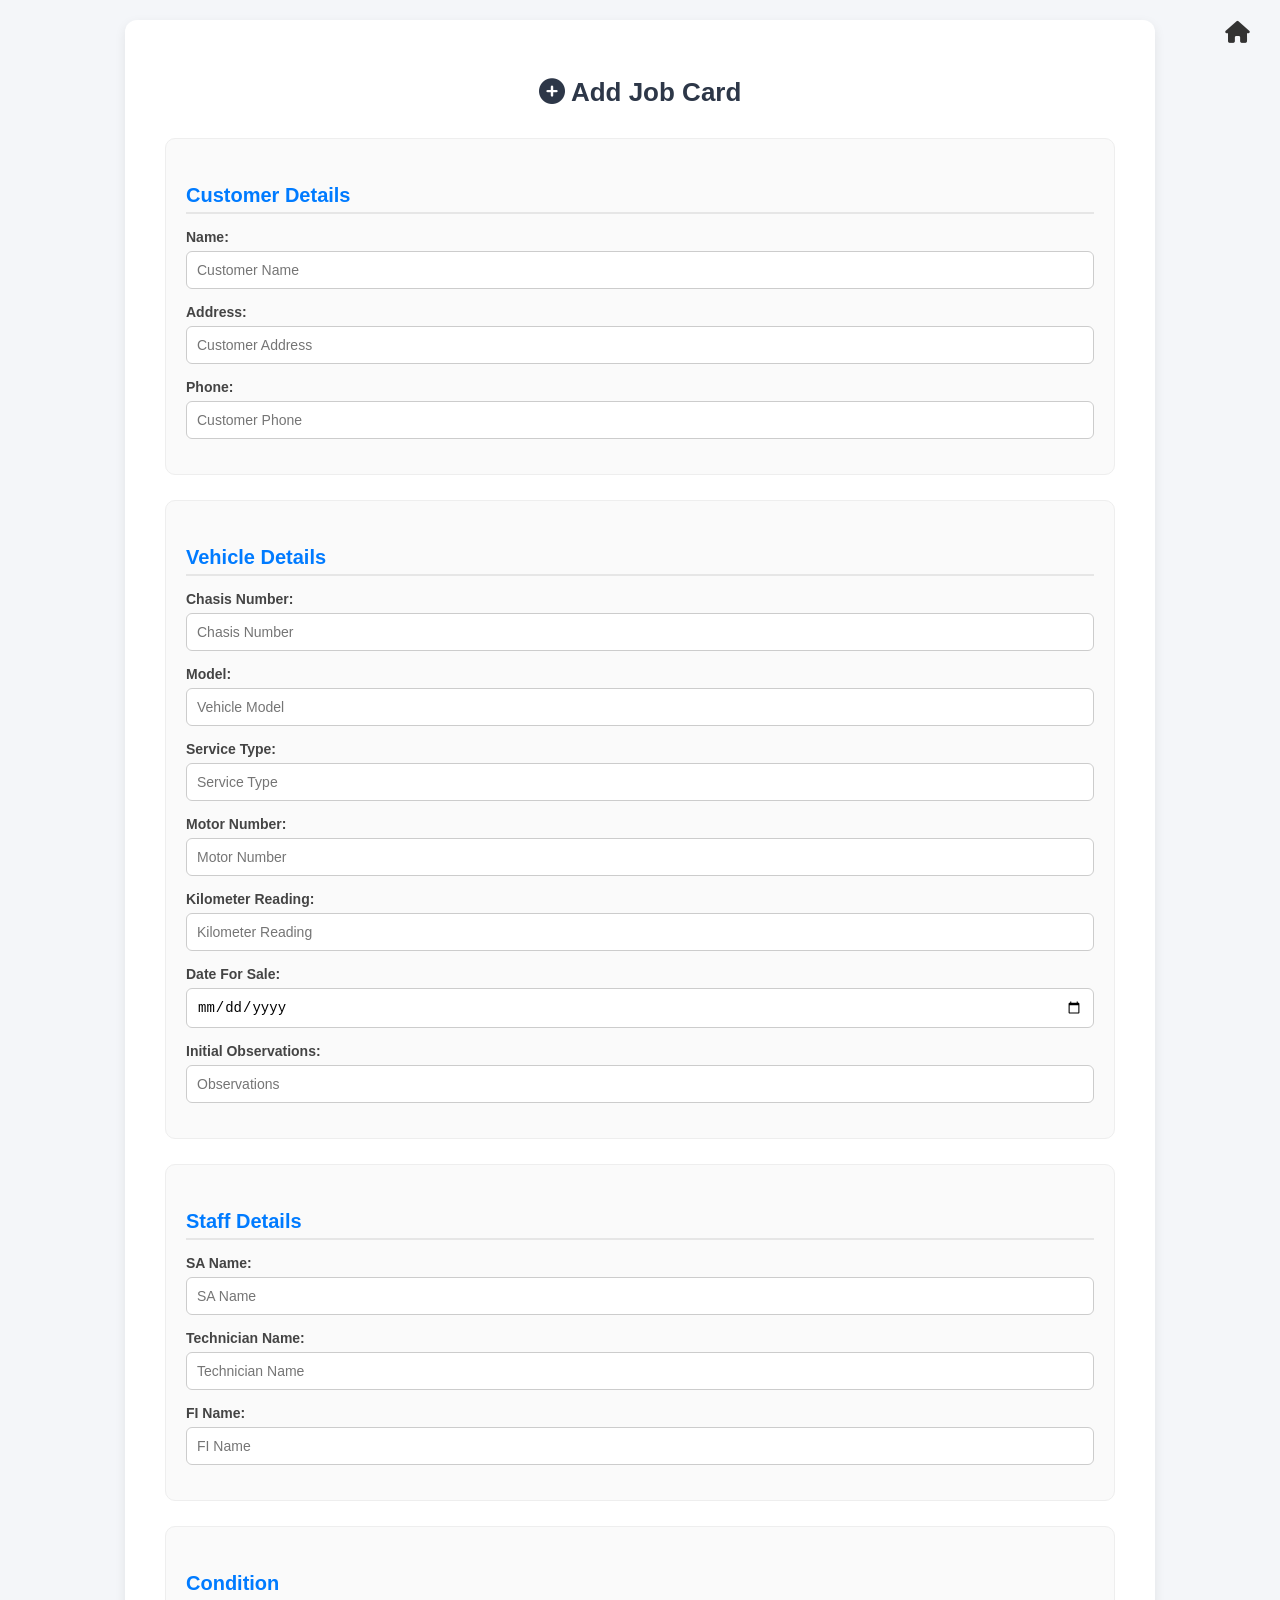
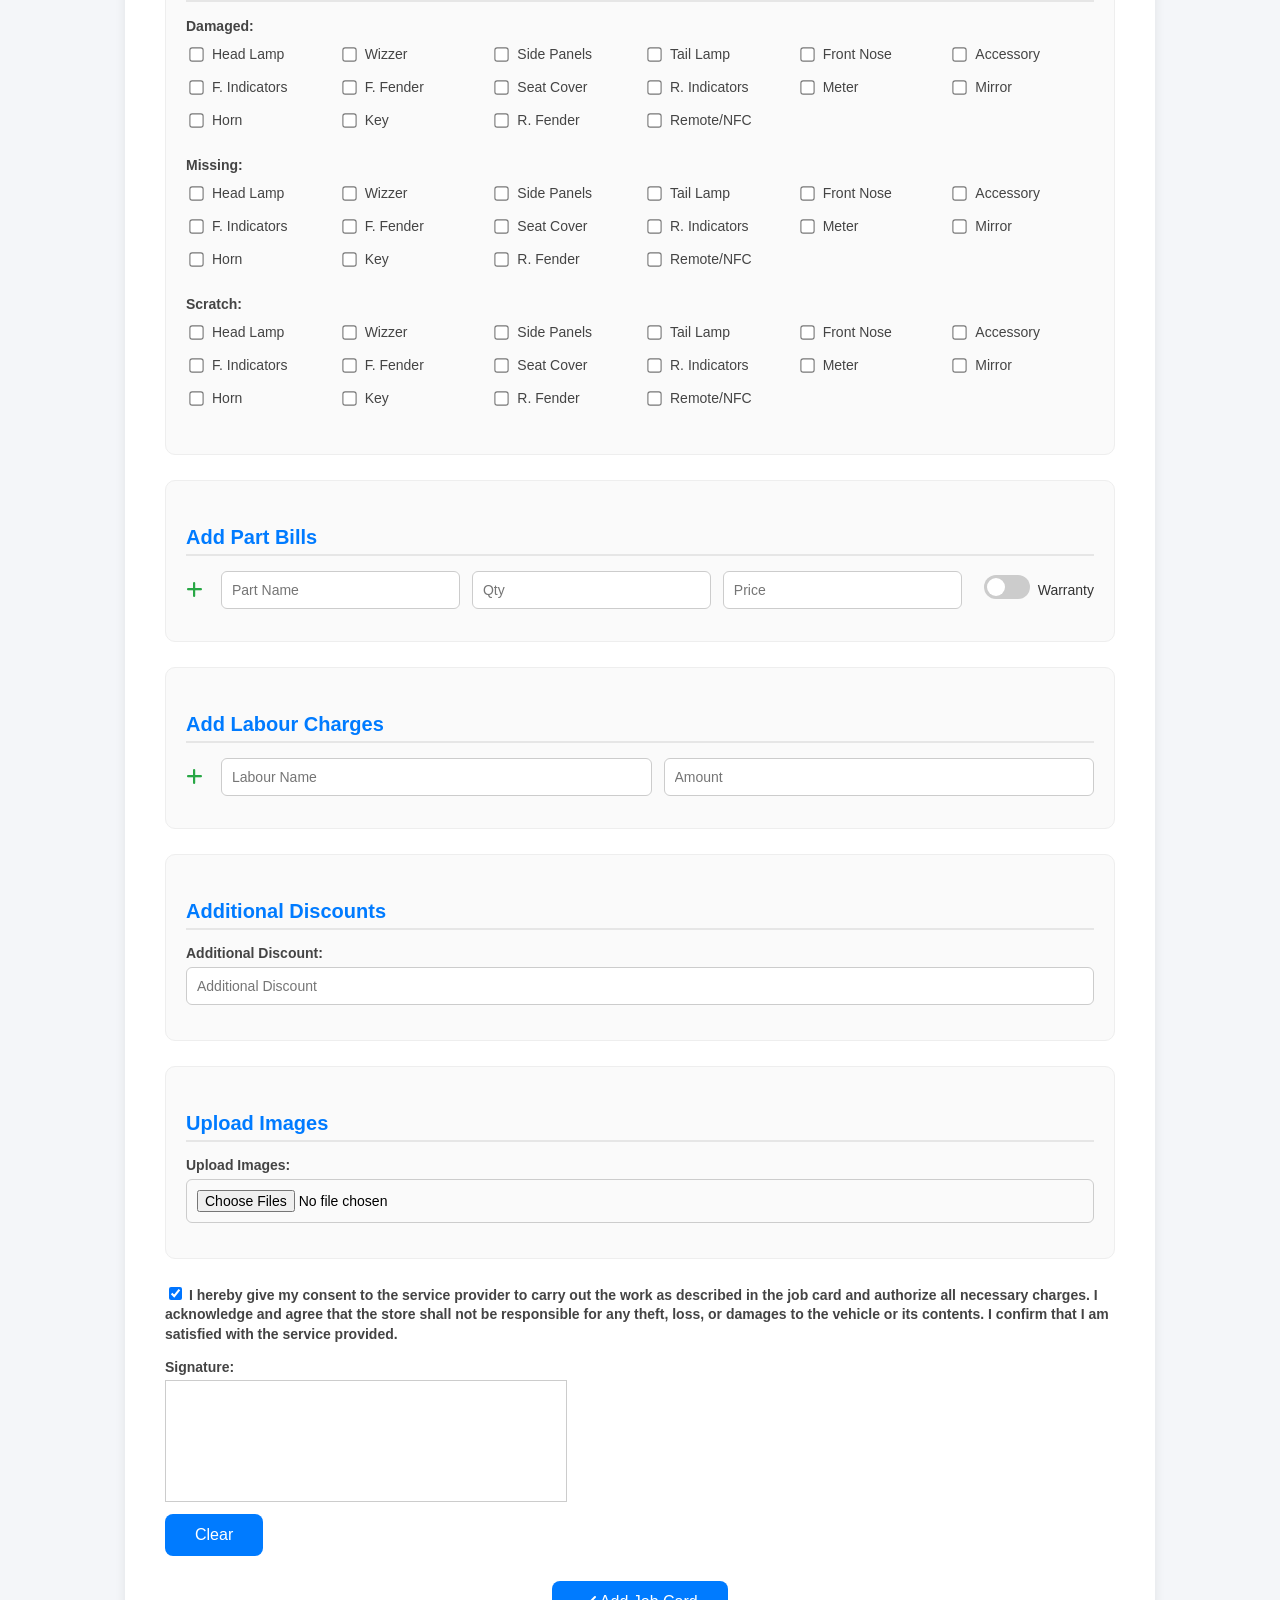
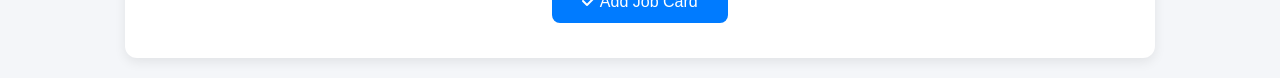
==== src/main/resources/static/addJobCard.html @ a364554d "error handling" ====
<!DOCTYPE html>
<html lang="en">
<head>
    <meta charset="UTF-8">
    <title>Add Job Card</title>
    <link rel="stylesheet" href="https://cdnjs.cloudflare.com/ajax/libs/font-awesome/6.4.2/css/all.min.css">
    <meta name="viewport" content="width=device-width, initial-scale=1.0"> <!-- ✅ Important for responsiveness -->
    <link rel="icon" type="image/jpeg" href="/templates/Logo.jpg">
    <style>
        .toggle-container {
          display: flex;
          align-items: center;
          gap: 8px;
          margin-left: 10px;
        }

        .toggle-label {
          font-size: 14px;
          color: #333;
          font-weight: 500;
        }

        .switch {
          position: relative;
          display: inline-block;
          width: 46px;
          height: 24px;
        }

        .switch input {
          display: none;
        }

        .slider {
          position: absolute;
          cursor: pointer;
          top: 0;
          left: 0;
          right: 0;
          bottom: 0;
          background-color: #ccc;
          transition: 0.3s;
          border-radius: 24px;
        }

        .slider:before {
          position: absolute;
          content: "";
          height: 18px;
          width: 18px;
          left: 3px;
          bottom: 3px;
          background-color: white;
          transition: 0.3s;
          border-radius: 50%;
        }

        .switch input:checked + .slider {
          background-color: #28a745;
        }

        .switch input:checked + .slider:before {
          transform: translateX(22px);
        }

        body {
          font-family: "Segoe UI", Tahoma, Geneva, Verdana, sans-serif;
          background: #f4f6f9;
          margin: 0;
          padding: 20px;
        }

        .container {
          max-width: 950px;
          margin: 0 auto;
          background: #fff;
          padding: 35px 40px;
          border-radius: 12px;
          box-shadow: 0 4px 12px rgba(0,0,0,0.08);
        }

        h2 {
          text-align: center;
          margin-bottom: 30px;
          color: #2d3748;
          font-size: 26px;
        }

        h3 {
          margin: 25px 0 15px;
          color: #007bff;
          font-size: 20px;
          border-bottom: 2px solid #e6e6e6;
          padding-bottom: 5px;
        }

        .form-group {
          display: flex;
          flex-direction: column;
          margin-bottom: 15px;
        }

        label {
          font-weight: 600;
          margin-bottom: 6px;
          color: #444;
          font-size: 14px;
        }

        input, select {
          padding: 10px;
          border: 1px solid #ccc;
          border-radius: 6px;
          outline: none;
          font-size: 14px;
          transition: all 0.2s;
        }

        input:focus, select:focus {
          border-color: #007bff;
          box-shadow: 0 0 4px rgba(0,123,255,0.25);
        }

        .section {
          background: #fafafa;
          border: 1px solid #eee;
          padding: 20px;
          border-radius: 10px;
          margin-bottom: 25px;
        }

        .multi-select {
          display: grid;
          grid-template-columns: repeat(auto-fit, minmax(140px, 1fr));
          gap: 8px;
          margin: 10px 0 20px;
        }

        .multi-select label {
          font-weight: normal;
          display: flex;
          align-items: center;
          gap: 6px;
          font-size: 14px;
        }

        .multi-select input[type="checkbox"] {
          accent-color: #007bff;
          transform: scale(1.1);
        }

        .actions {
          text-align: center;
          margin-top: 25px;
        }

        button {
          background: #007bff;
          color: white;
          padding: 12px 30px;
          border: none;
          border-radius: 8px;
          font-size: 16px;
          font-weight: 500;
          cursor: pointer;
          transition: 0.3s;
        }

        button:hover {
          background: #0056b3;
        }

        .fa-plus {
          margin-right: 6px;
          cursor: pointer;
          color: #28a745;
          font-size: 18px;
          transition: 0.2s;
        }

        .fa-plus:hover {
          transform: scale(1.2);
          color: #1e7e34;
        }

        .dynamic-inputs {
          display: flex;
          flex-wrap: wrap;
          gap: 12px;
          align-items: center;
          margin-bottom: 12px;
        }

        .dynamic-inputs input {
          flex: 1;
          min-width: 140px;
        }

        ul {
          list-style: none;
          padding: 0;
          margin: 0;
        }

        ul li {
          background: #f8f9fa;
          border: 1px solid #ddd;
          border-radius: 6px;
          padding: 8px 12px;
          margin-bottom: 6px;
          display: flex;
          justify-content: space-between;
          align-items: center;
          font-size: 14px;
        }

        ul li i {
          color: #d9534f;
          cursor: pointer;
          transition: 0.2s;
        }

        ul li i:hover {
          color: #b52b27;
        }

        #successBanner {
          display: none;
          position: fixed;
          top: 20px;
          left: 50%;
          transform: translateX(-50%);
          background: #d4edda;
          color: #155724;
          padding: 15px 30px;
          border-radius: 8px;
          box-shadow: 0 2px 6px rgba(0,0,0,0.2);
          font-size: 16px;
          z-index: 1000;
          animation: fadeIn 0.5s ease-in-out;
        }

        @keyframes fadeIn {
          from { opacity: 0; transform: translate(-50%, -10px); }
          to { opacity: 1; transform: translate(-50%, 0); }
        }

        .top-right {
          position: absolute;
          top: 20px;
          right: 30px;
          z-index: 10;
        }

        .top-right a {
          text-decoration: none;
          color: #333;
          font-size: 22px;
        }

        .top-right a:hover {
          color: #007bff;
        }

        /* ✅ Mobile responsiveness */
        @media (max-width: 768px) {
          body {
            padding: 10px;
          }

          .container {
            padding: 20px;
          }

          h2 {
            font-size: 22px;
          }

          h3 {
            font-size: 18px;
          }

          .dynamic-inputs {
            flex-direction: column;
            align-items: stretch;
          }

          .dynamic-inputs input {
            width: 100%;
          }

          .multi-select {
            grid-template-columns: repeat(auto-fit, minmax(120px, 1fr));
          }

          button {
            width: 100%;
            padding: 14px;
          }

          .signature-container canvas {
            width: 100% !important;
          }
        }

        @media (max-width: 480px) {
          h2 {
            font-size: 20px;
          }

          .container {
            padding: 15px;
          }

          label {
            font-size: 13px;
          }

          input, select {
            font-size: 13px;
            padding: 8px;
          }

          .multi-select {
            grid-template-columns: 1fr;
          }
        }
    </style>
</head>
<body>
<div class="top-right">
    <a href="index.html" title="Home">
        <i class="fa fa-home"></i>
    </a>
</div>

<div id="successBanner">✅ Job Card Added Successfully!</div>

<div class="container">
    <h2><i class="fa fa-plus-circle"></i> Add Job Card</h2>
    <form id="jobCardForm">

        <!-- Customer Details -->
        <div class="section">
            <h3>Customer Details</h3>
            <div class="form-group">
                <label>Name:</label>
                <input type="text" name="name" id="name" placeholder="Customer Name" required/>
            </div>
            <div class="form-group">
                <label>Address:</label>
                <input type="text" name="address" id="address" placeholder="Customer Address"/>
            </div>
            <div class="form-group">
                <label>Phone:</label>
                <input type="number" name="phoneNumber" id="phoneNumber" placeholder="Customer Phone"/>
            </div>
        </div>

        <!-- Vehicle Details -->
        <div class="section">
            <h3>Vehicle Details</h3>
            <div class="form-group"><label>Chasis Number:</label><input type="text" id="chasisNumber"
                                                                        placeholder="Chasis Number"/></div>
            <div class="form-group">
                <label>Model:</label>
                <input type="text" id="model" placeholder="Vehicle Model" list="model-list" />
                <datalist id="model-list"></datalist>
            </div>
            <div class="form-group"><label>Service Type:</label><input type="text" id="serviceType"
                                                                       placeholder="Service Type"/></div>
            <div class="form-group"><label>Motor Number:</label><input type="text" id="motorNumber"
                                                                       placeholder="Motor Number"/></div>
            <div class="form-group"><label>Kilometer Reading:</label><input type="number" id="kilometerReading"
                                                                            placeholder="Kilometer Reading"/></div>
            <div class="form-group"><label>Date For Sale:</label><input type="date" id="dateForSale"/></div>
            <div class="form-group"><label>Initial Observations:</label><input type="text" id="initialObservations" placeholder="Observations"/>
            </div>
        </div>

        <!-- Staff Details -->
        <div class="section">
            <h3>Staff Details</h3>
            <div class="form-group"><label>SA Name:</label><input type="text" id="saName" placeholder="SA Name"/></div>
            <div class="form-group"><label>Technician Name:</label><input type="text" id="techName"
                                                                          placeholder="Technician Name"/></div>
            <div class="form-group"><label>FI Name:</label><input type="text" id="fiName" placeholder="FI Name"/></div>
        </div>

        <!-- Condition -->
        <div class="section">
            <h3>Condition</h3>
            <label>Damaged:</label>
            <div id="damaged" class="multi-select">
                <label><input type="checkbox" value="Head Lamp"> Head Lamp</label>
                <label><input type="checkbox" value="Wizzer"> Wizzer</label>
                <label><input type="checkbox" value="Side Panels"> Side Panels</label>
                <label><input type="checkbox" value="Tail Lamp"> Tail Lamp</label>
                <label><input type="checkbox" value="Front Nose"> Front Nose</label>
                <label><input type="checkbox" value="Accessory"> Accessory</label>
                <label><input type="checkbox" value="F. Indicators"> F. Indicators</label>
                <label><input type="checkbox" value="F. Fender"> F. Fender</label>
                <label><input type="checkbox" value="Seat Cover"> Seat Cover</label>
                <label><input type="checkbox" value="R. Indicators"> R. Indicators</label>
                <label><input type="checkbox" value="Meter"> Meter</label>
                <label><input type="checkbox" value="Mirror"> Mirror</label>
                <label><input type="checkbox" value="Horn"> Horn</label>
                <label><input type="checkbox" value="Key"> Key</label>
                <label><input type="checkbox" value="R. Fender"> R. Fender</label>
                <label><input type="checkbox" value="Remote/NFC"> Remote/NFC</label>
            </div>

            <label>Missing:</label>
            <div id="missing" class="multi-select">
                <label><input type="checkbox" value="Head Lamp"> Head Lamp</label>
                <label><input type="checkbox" value="Wizzer"> Wizzer</label>
                <label><input type="checkbox" value="Side Panels"> Side Panels</label>
                <label><input type="checkbox" value="Tail Lamp"> Tail Lamp</label>
                <label><input type="checkbox" value="Front Nose"> Front Nose</label>
                <label><input type="checkbox" value="Accessory"> Accessory</label>
                <label><input type="checkbox" value="F. Indicators"> F. Indicators</label>
                <label><input type="checkbox" value="F. Fender"> F. Fender</label>
                <label><input type="checkbox" value="Seat Cover"> Seat Cover</label>
                <label><input type="checkbox" value="R. Indicators"> R. Indicators</label>
                <label><input type="checkbox" value="Meter"> Meter</label>
                <label><input type="checkbox" value="Mirror"> Mirror</label>
                <label><input type="checkbox" value="Horn"> Horn</label>
                <label><input type="checkbox" value="Key"> Key</label>
                <label><input type="checkbox" value="R. Fender"> R. Fender</label>
                <label><input type="checkbox" value="Remote/NFC"> Remote/NFC</label>
            </div>

            <label>Scratch:</label>
            <div id="scratch" class="multi-select">
                <label><input type="checkbox" value="Head Lamp"> Head Lamp</label>
                <label><input type="checkbox" value="Wizzer"> Wizzer</label>
                <label><input type="checkbox" value="Side Panels"> Side Panels</label>
                <label><input type="checkbox" value="Tail Lamp"> Tail Lamp</label>
                <label><input type="checkbox" value="Front Nose"> Front Nose</label>
                <label><input type="checkbox" value="Accessory"> Accessory</label>
                <label><input type="checkbox" value="F. Indicators"> F. Indicators</label>
                <label><input type="checkbox" value="F. Fender"> F. Fender</label>
                <label><input type="checkbox" value="Seat Cover"> Seat Cover</label>
                <label><input type="checkbox" value="R. Indicators"> R. Indicators</label>
                <label><input type="checkbox" value="Meter"> Meter</label>
                <label><input type="checkbox" value="Mirror"> Mirror</label>
                <label><input type="checkbox" value="Horn"> Horn</label>
                <label><input type="checkbox" value="Key"> Key</label>
                <label><input type="checkbox" value="R. Fender"> R. Fender</label>
                <label><input type="checkbox" value="Remote/NFC"> Remote/NFC</label>
            </div>
        </div>

        <!-- Parts Bill -->
        <div class="section">
            <h3>Add Part Bills</h3>
            <div class="dynamic-inputs">
                <i class="fa fa-plus" title="Add Part" onclick="addPartBill()"></i>
                <input type="text" id="partName" placeholder="Part Name" list="partname-list" autocomplete="off" />
                <datalist id="partname-list"></datalist>
                <input type="number" id="partQuantity" placeholder="Qty"/>
                <input type="number" id="partPrice" placeholder="Price"/>
                <!-- Modern Warranty Toggle -->
                <div class="toggle-container">
                    <label class="switch">
                        <input type="checkbox" id="warrantyYes">
                        <span class="slider"></span>
                    </label>
                    <span class="toggle-label">Warranty</span>
                </div>
            </div>
            <ul id="partBillList"></ul>
        </div>

        <!-- Labour Charges -->
        <div class="section">
            <h3>Add Labour Charges</h3>
            <div class="dynamic-inputs">
                <i class="fa fa-plus" title="Add Labour" onclick="addLabourCharge()"></i>
                <input type="text" id="labourName" placeholder="Labour Name"/>
                <input type="number" id="labourAmount" placeholder="Amount"/>
            </div>
            <ul id="labourChargeList"></ul>
        </div>

        <!-- Additional Discounts -->
        <div class="section">
            <h3>Additional Discounts</h3>
            <div class="form-group"><label>Additional Discount:</label><input type="number" id="additionalDiscount"
                                                                               placeholder="Additional Discount"/></div>

        </div>

        <div class="section">
            <h3>Upload Images</h3>
            <div class="form-group">
                <label for="fileUpload">Upload Images:</label>
                <input type="file" id="fileUpload" name="file" accept="image/*" multiple />
            </div>
        </div>

        <div id="editJobCardImagesSection" style="display:none; margin-bottom:20px;">
            <h3>Attached Images</h3>
            <div id="editJobCardImages" style="display:flex; flex-wrap:wrap; gap:10px;"></div>
        </div>
        <!-- Customer Consent -->
        <div class="consent-statement" style="margin-bottom: 15px; font-size: 14px; color: #333; line-height:1.4;">
            <label>
                <input type="checkbox" id="customerConsent" required checked="checked" />
                I hereby give my consent to the service provider to carry out the work as described in the job card and authorize all necessary charges.
                I acknowledge and agree that the store shall not be responsible for any theft, loss, or damages to the vehicle or its contents.
                I confirm that I am satisfied with the service provided.
            </label>
        </div>
        <!-- Signature -->
        <div class="signature-container" style="margin-bottom:15px;">
            <label for="signature" style="display:block; margin-bottom:5px; font-weight:600;">Signature:</label>
            <canvas id="signature"
                    style="border:1px solid #ccc; width:100%; max-width:400px; height:120px; touch-action:none;"></canvas>
            <div style="margin-top:8px;">
                <button type="button" onclick="clearSignature()">Clear</button>
            </div>
            <input type="hidden" name="signatureData" id="signatureData"/>
        </div>

        <!-- Submit -->
        <div class="actions">
            <button type="submit"><i class="fa fa-check"></i> Add Job Card</button>
        </div>
    </form>
</div>

<script src="addJobcard.js"></script>
</body>
</html>
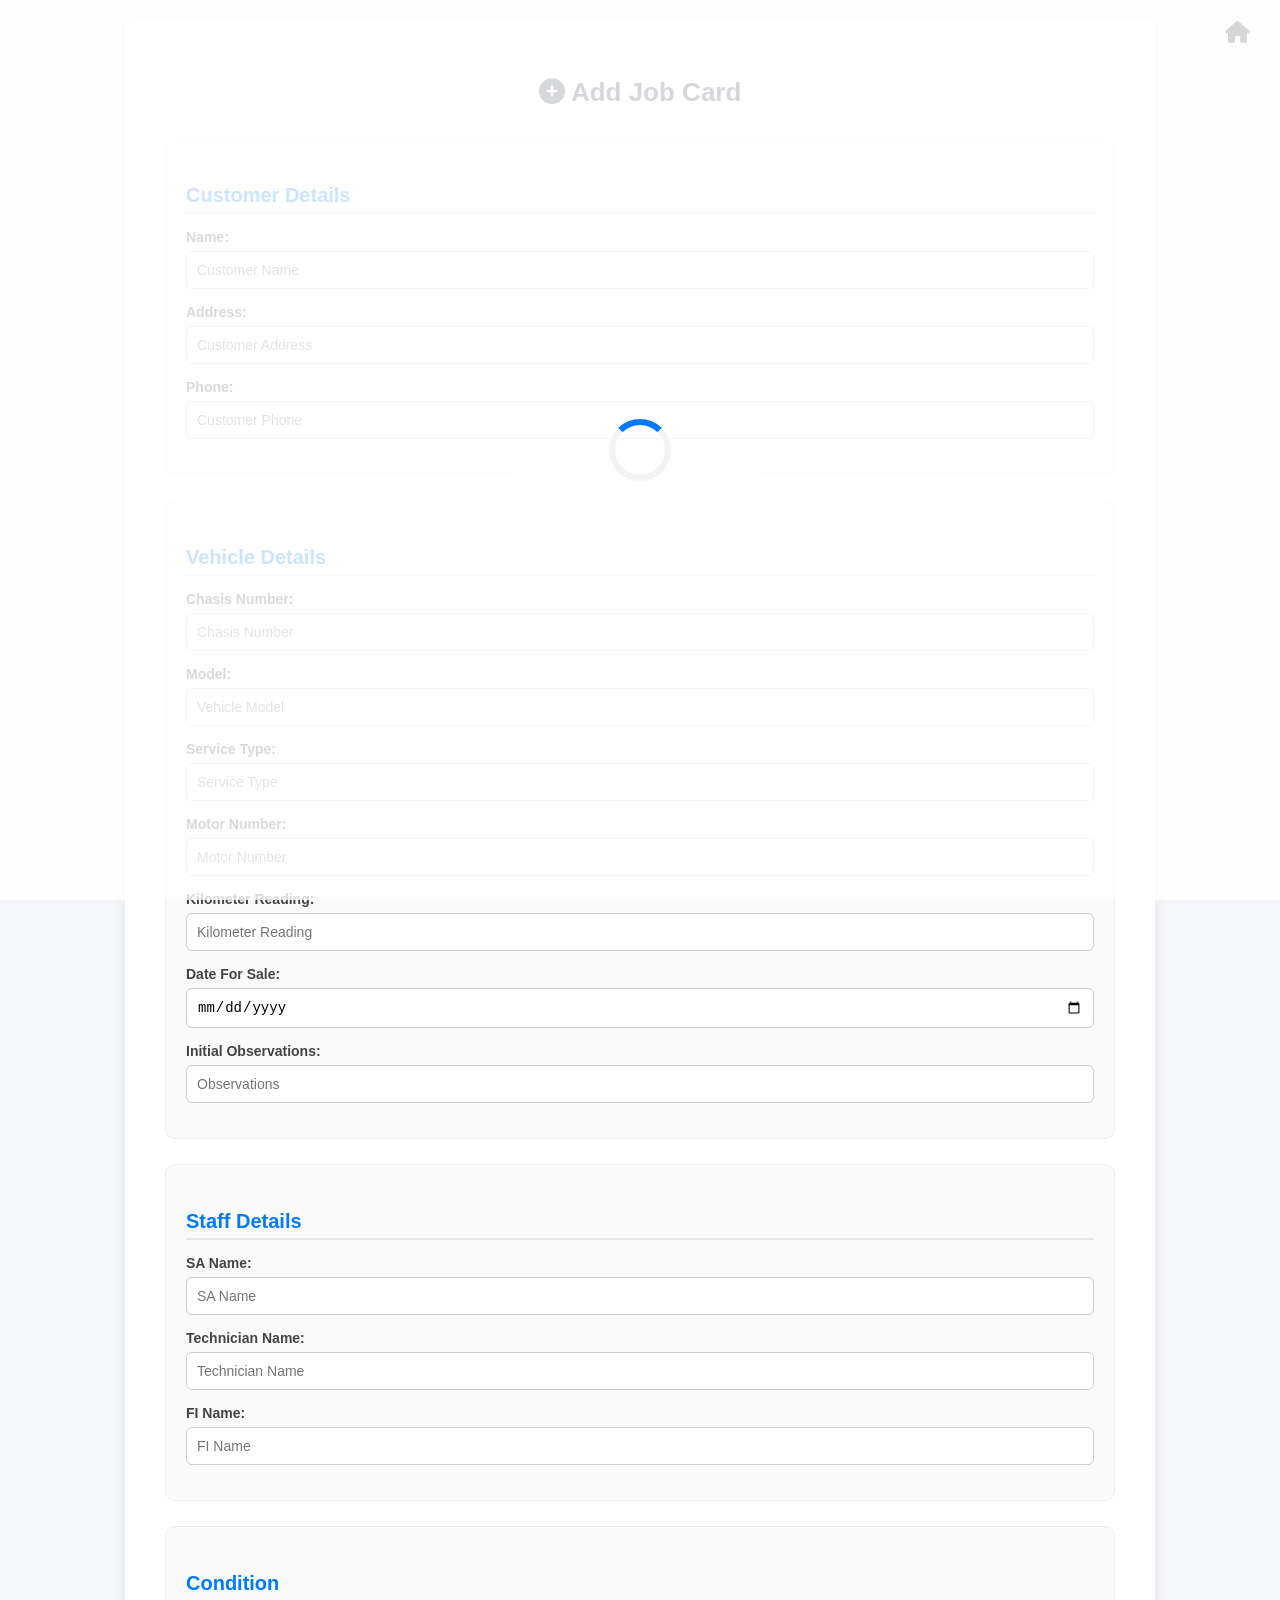
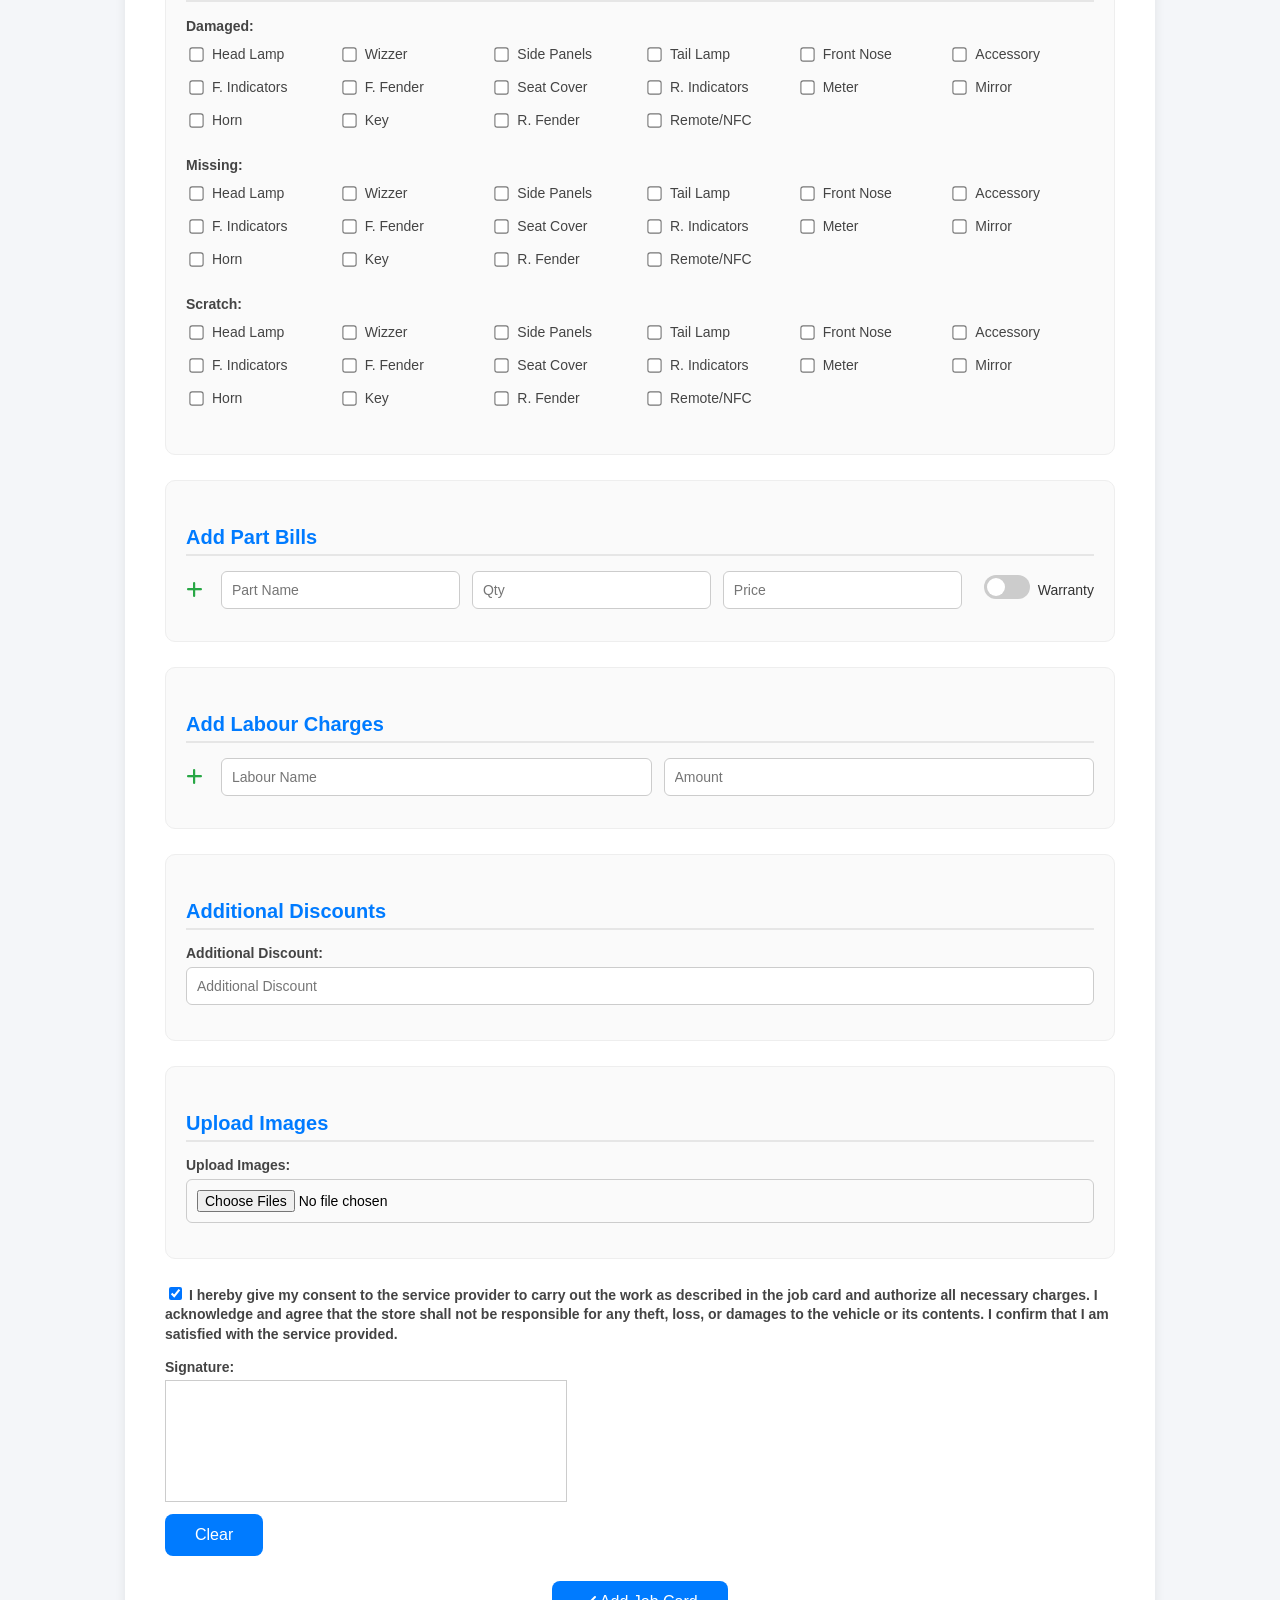
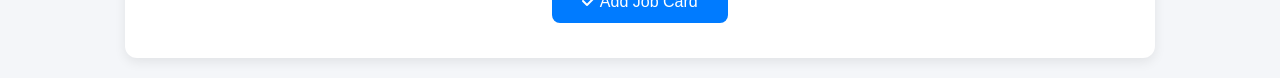
==== commit 7b4bd943: "loader" ====
--- a/src/main/resources/static/addJobCard.html
+++ b/src/main/resources/static/addJobCard.html
@@ -7,6 +7,34 @@
     <meta name="viewport" content="width=device-width, initial-scale=1.0"> <!-- ✅ Important for responsiveness -->
     <link rel="icon" type="image/jpeg" href="/templates/Logo.jpg">
     <style>
+        /* Loader Overlay */
+.loader-overlay {
+  position: fixed;
+  top: 0;
+  left: 0;
+  width: 100%;
+  height: 100%;
+  background: rgba(255,255,255,0.8);
+  display: flex;
+  justify-content: center;
+  align-items: center;
+  z-index: 9999;
+}
+
+/* Spinner */
+.loader {
+  border: 6px solid #f3f3f3;
+  border-top: 6px solid #007bff;
+  border-radius: 50%;
+  width: 50px;
+  height: 50px;
+  animation: spin 1s linear infinite;
+}
+
+@keyframes spin {
+  100% { transform: rotate(360deg); }
+}
+
         .toggle-container {
           display: flex;
           align-items: center;
@@ -328,6 +356,11 @@
     </style>
 </head>
 <body>
+<!-- Loader -->
+<div id="loader" class="loader-overlay">
+    <div class="loader"></div>
+</div>
+
 <div class="top-right">
     <a href="index.html" title="Home">
         <i class="fa fa-home"></i>
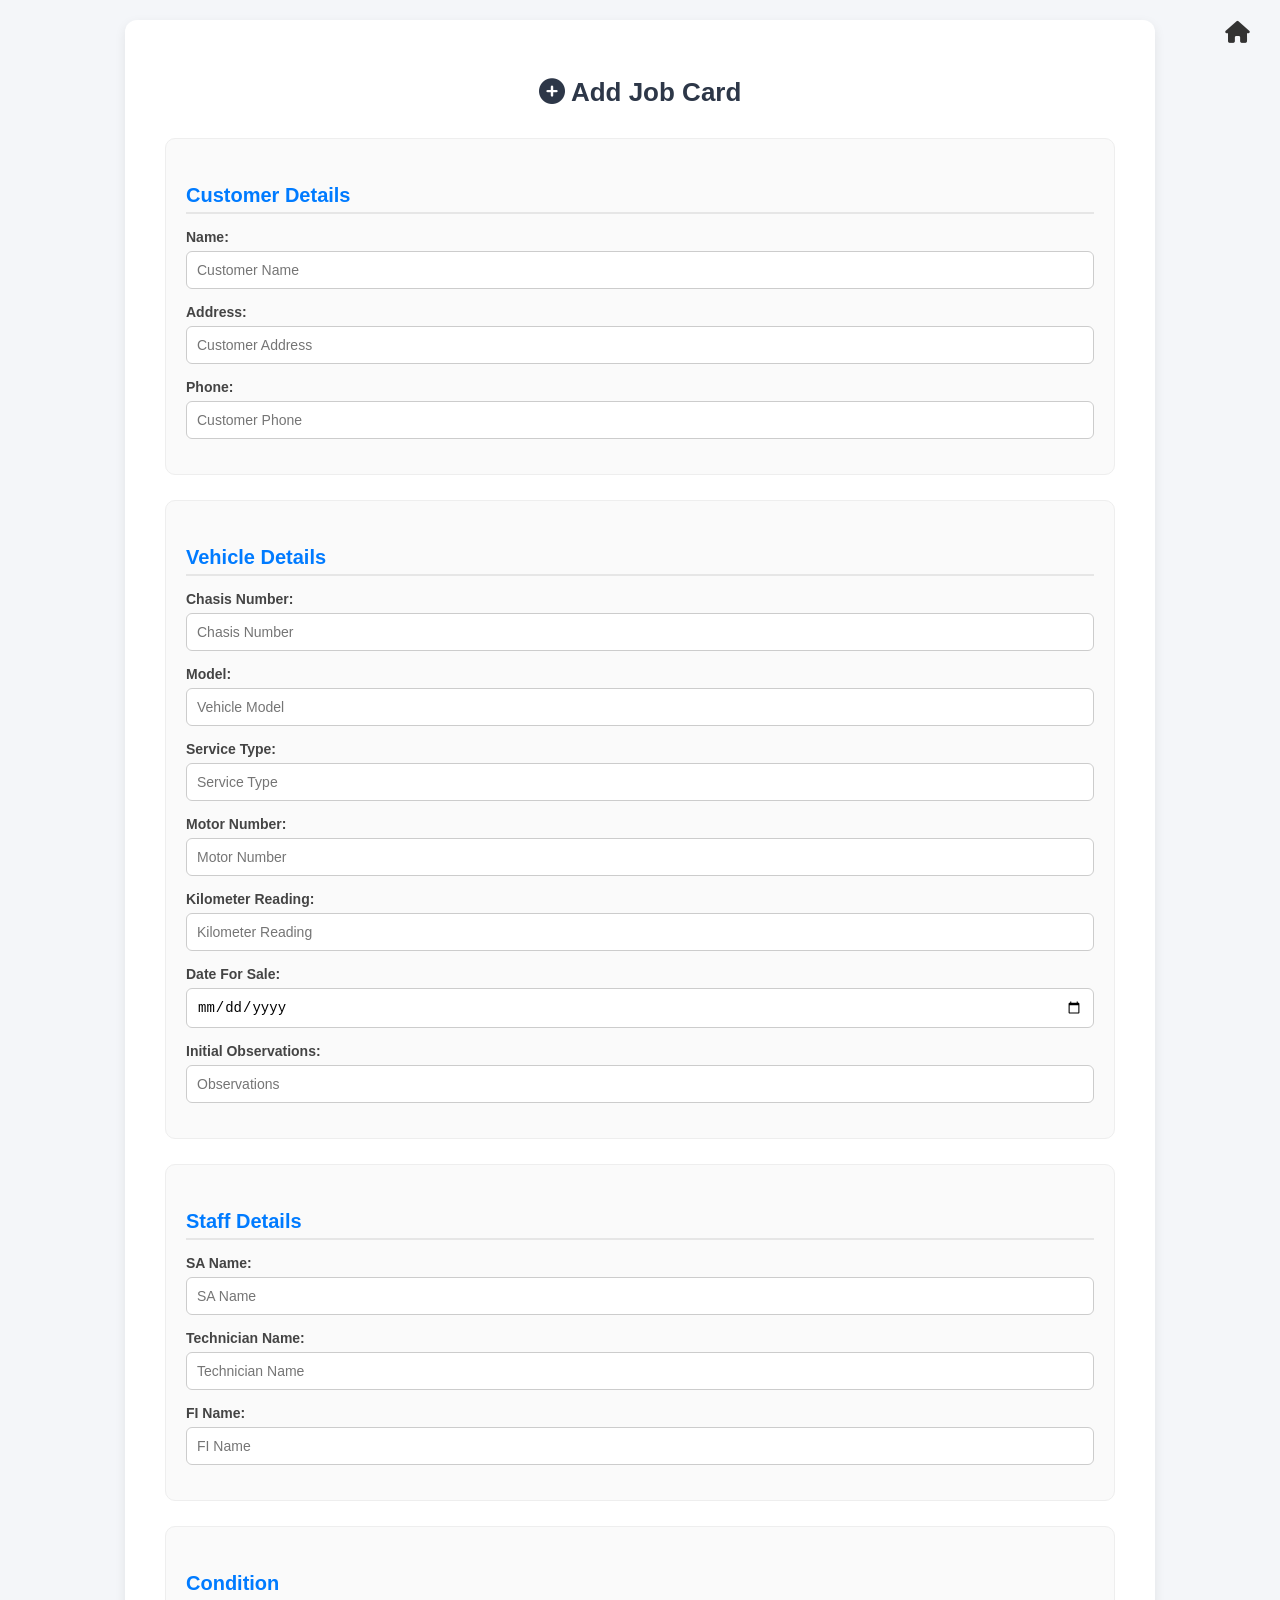
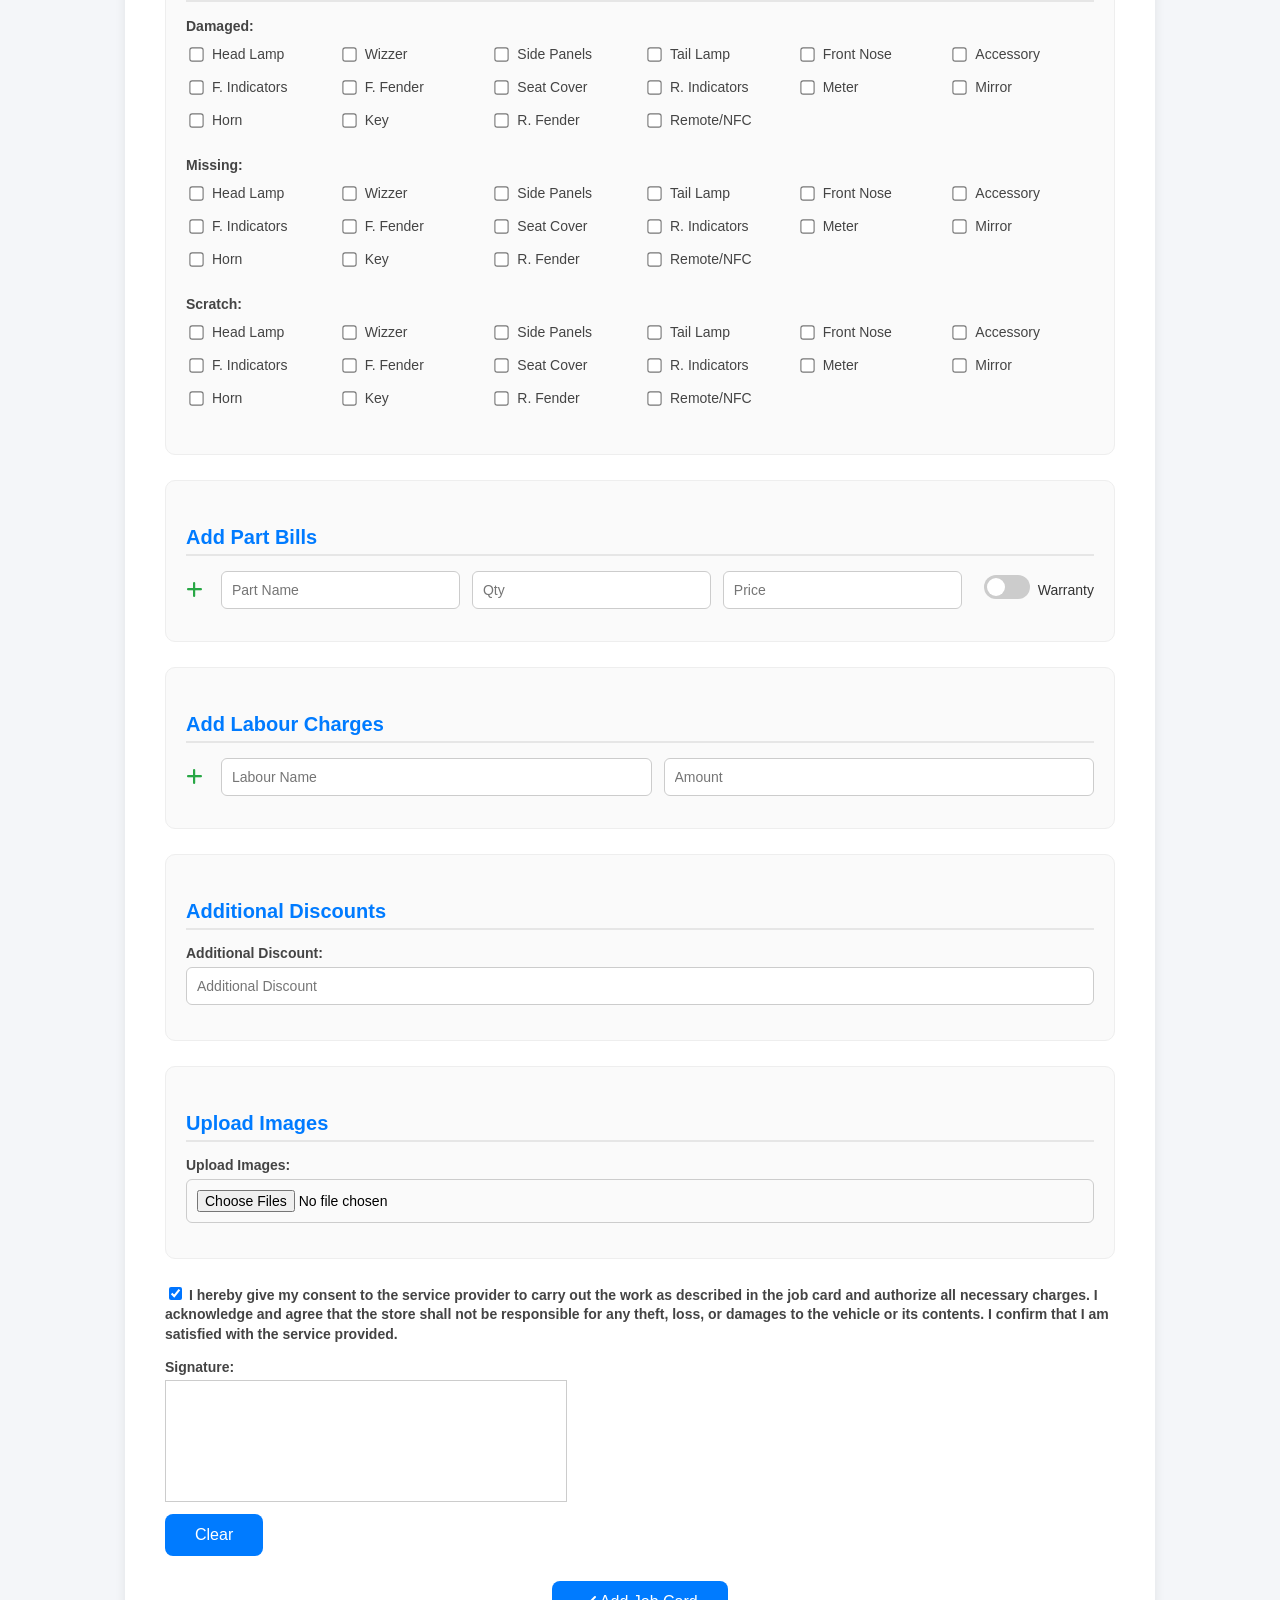
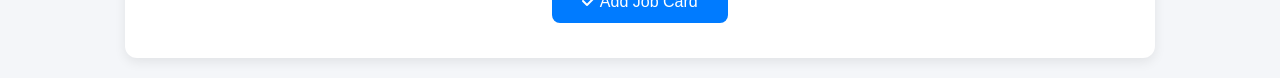
==== commit 411922f2: "fixes" ====
--- a/src/main/resources/static/addJobCard.html
+++ b/src/main/resources/static/addJobCard.html
@@ -357,7 +357,7 @@
 </head>
 <body>
 <!-- Loader -->
-<div id="loader" class="loader-overlay">
+<div id="loader" class="loader-overlay" style="display:none;">
     <div class="loader"></div>
 </div>
 
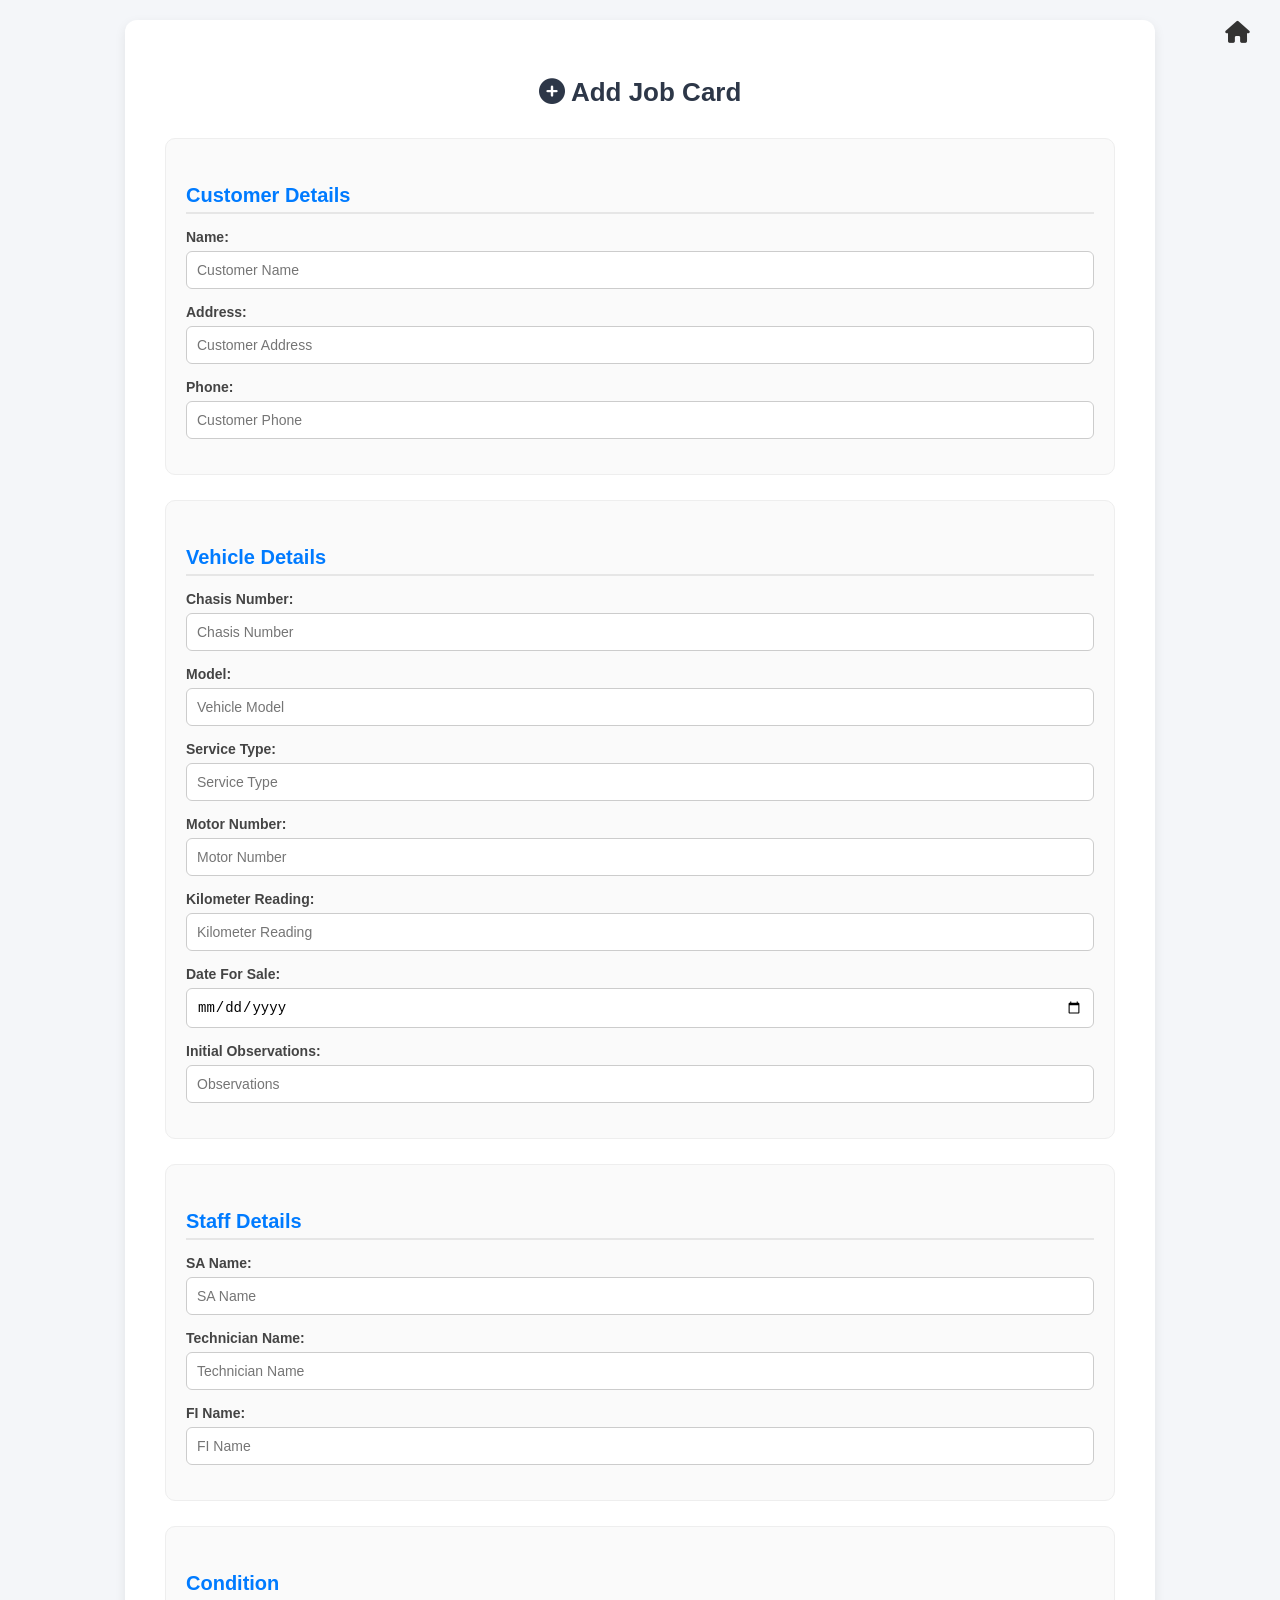
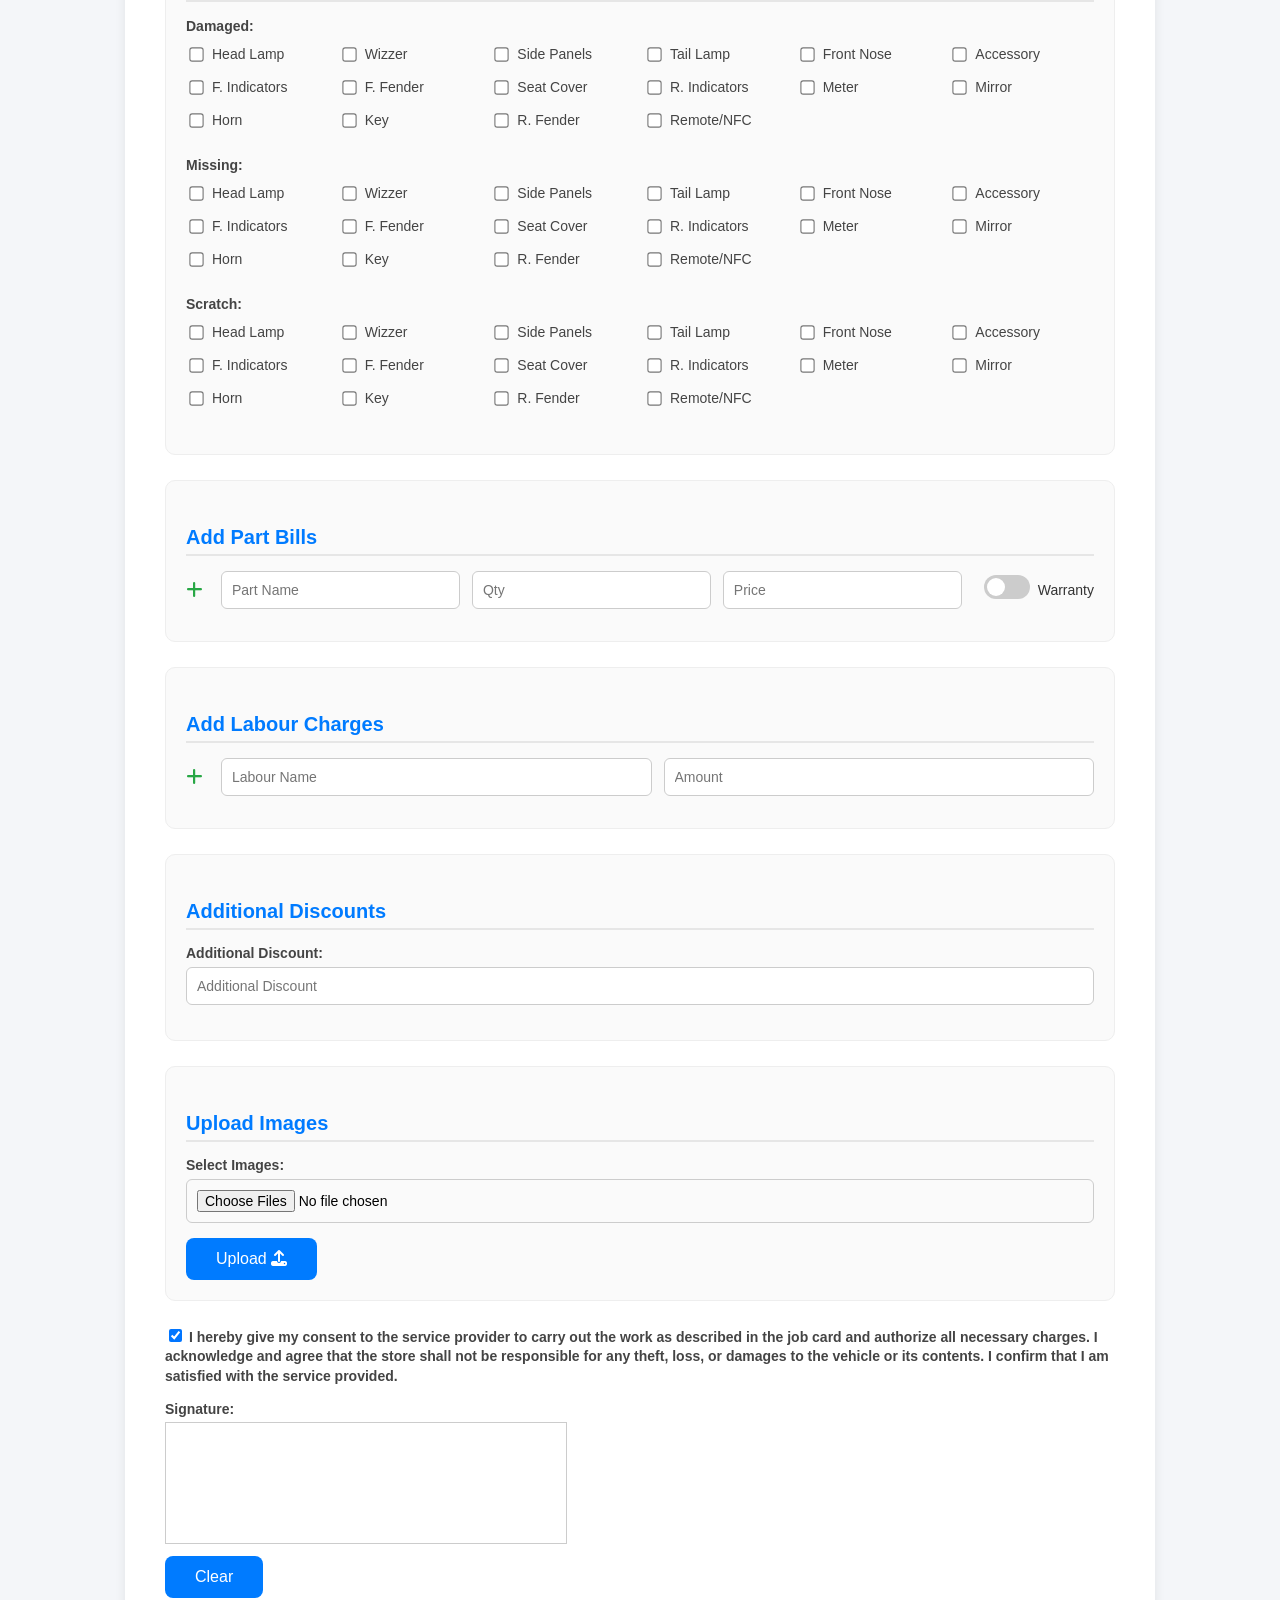
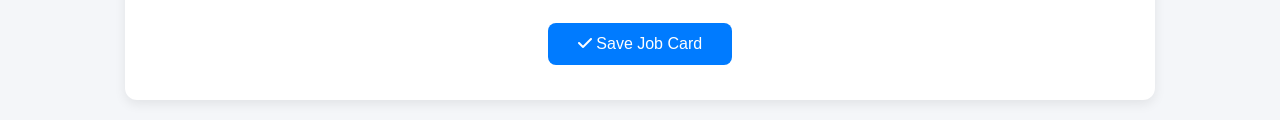
==== commit 4d044603: "upload" ====
--- a/src/main/resources/static/addJobCard.html
+++ b/src/main/resources/static/addJobCard.html
@@ -5,7 +5,7 @@
     <title>Add Job Card</title>
     <link rel="stylesheet" href="https://cdnjs.cloudflare.com/ajax/libs/font-awesome/6.4.2/css/all.min.css">
     <meta name="viewport" content="width=device-width, initial-scale=1.0"> <!-- ✅ Important for responsiveness -->
-    <link rel="icon" type="image/jpeg" href="/templates/Logo.jpg">
+    <link rel="icon" type="image/jpeg" href="/jobcard/images/Logo.jpg">
     <style>
         /* Loader Overlay */
 .loader-overlay {
@@ -353,6 +353,37 @@
             grid-template-columns: 1fr;
           }
         }
+        <div class="section">
+  <h3>Upload Images</h3>
+  <div class="form-group">
+    <label for="fileUpload">Select Images:</label>
+    <input type="file" id="fileUpload" name="file" accept="image/*" multiple />
+  </div>
+  <button type="button" id="uploadBtn" class="btn btn-primary">
+    <span id="uploadBtnText">Upload</span>
+    <span id="uploadBtnLoader" class="loader" style="display:none;"></span>
+  </button>
+</div>
+
+<style>
+/* Simple spinner */
+.loader {
+  border: 2px solid #f3f3f3;
+  border-top: 2px solid #fff;
+  border-right: 2px solid #fff;
+  border-radius: 50%;
+  width: 16px;
+  height: 16px;
+  animation: spin 0.8s linear infinite;
+  margin-left: 8px;
+  vertical-align: middle;
+  display: inline-block;
+}
+
+@keyframes spin {
+  0% { transform: rotate(0deg); }
+  100% { transform: rotate(360deg); }
+}
     </style>
 </head>
 <body>
@@ -527,15 +558,25 @@
         <div class="section">
             <h3>Upload Images</h3>
             <div class="form-group">
-                <label for="fileUpload">Upload Images:</label>
+                <label for="fileUpload">Select Images:</label>
                 <input type="file" id="fileUpload" name="file" accept="image/*" multiple />
             </div>
+            <button type="button" id="uploadBtn" class="btn">
+                <span class="btn-text">Upload</span>
+                <span class="btn-icon"><i class="fa fa-upload"></i></span>
+                <span class="btn-loader" style="display:none;">
+                <i class="fa fa-spinner fa-spin"></i>
+                </span>
+            </button>
         </div>
 
         <div id="editJobCardImagesSection" style="display:none; margin-bottom:20px;">
             <h3>Attached Images</h3>
             <div id="editJobCardImages" style="display:flex; flex-wrap:wrap; gap:10px;"></div>
         </div>
+
+        <input type="hidden" id="uploadedFileUrls" name="uploadedFileUrls" />
+
         <!-- Customer Consent -->
         <div class="consent-statement" style="margin-bottom: 15px; font-size: 14px; color: #333; line-height:1.4;">
             <label>
@@ -558,7 +599,7 @@
 
         <!-- Submit -->
         <div class="actions">
-            <button type="submit"><i class="fa fa-check"></i> Add Job Card</button>
+            <button type="submit"><i class="fa fa-check"></i> Save Job Card</button>
         </div>
     </form>
 </div>
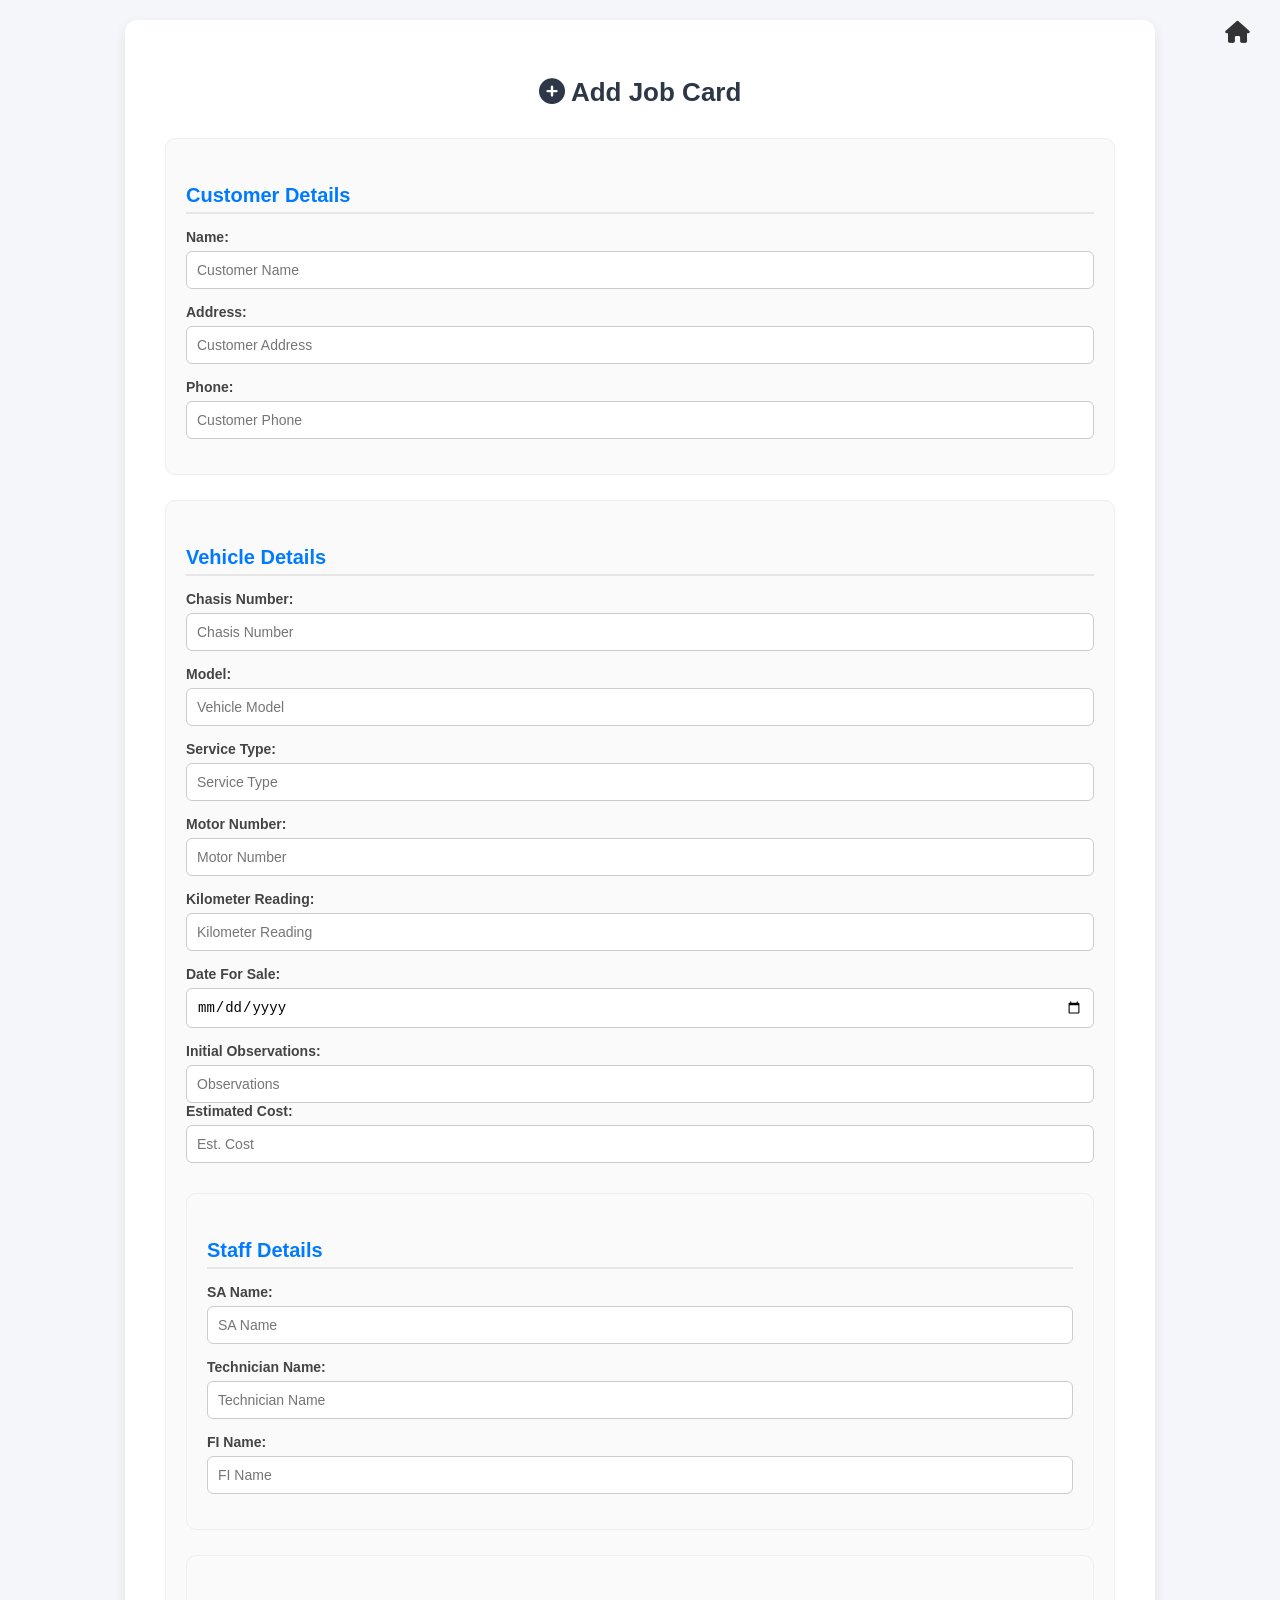
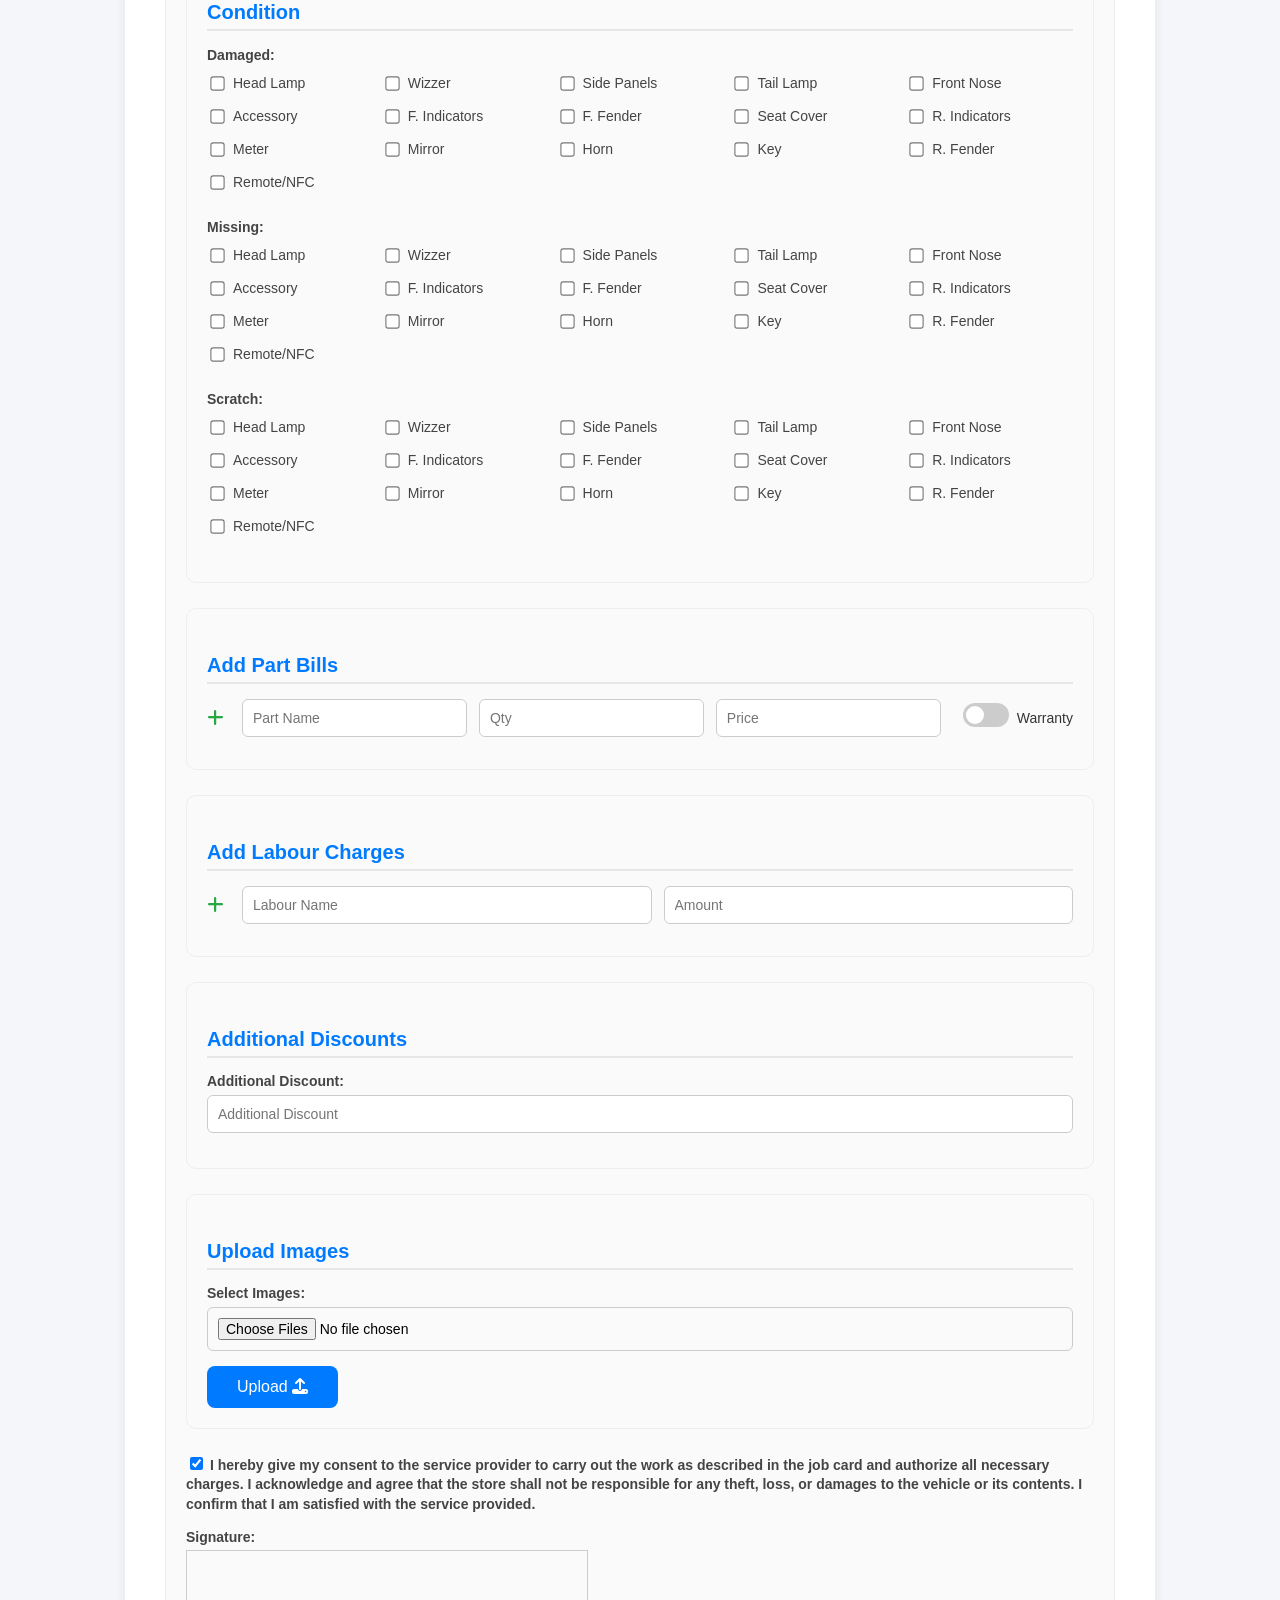
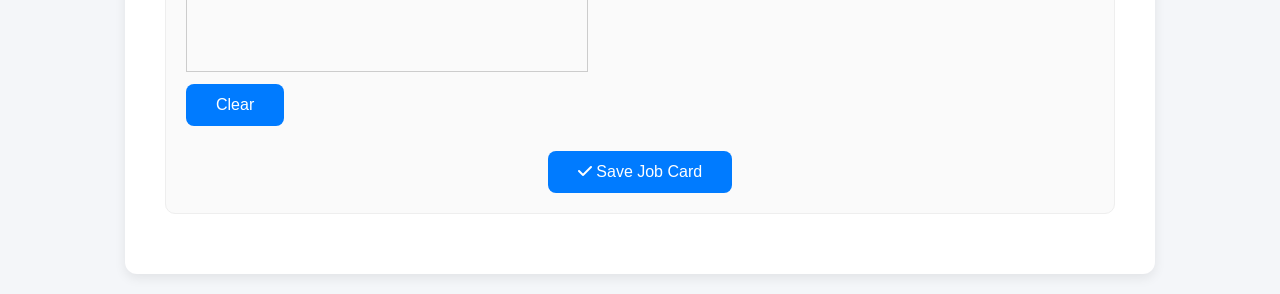
==== commit 097f2dc0: "est cost" ====
--- a/src/main/resources/static/addJobCard.html
+++ b/src/main/resources/static/addJobCard.html
@@ -20,6 +20,13 @@
   align-items: center;
   z-index: 9999;
 }
+.btn-loader {
+    display: flex;              /* use flexbox */
+    justify-content: center;    /* horizontal center */
+    align-items: center;        /* vertical center */
+    width: 100%;                /* optional: take full width of parent button */
+    height: 100%;               /* optional: match button height */
+}
 
 /* Spinner */
 .loader {
@@ -439,6 +446,8 @@
                                                                             placeholder="Kilometer Reading"/></div>
             <div class="form-group"><label>Date For Sale:</label><input type="date" id="dateForSale"/></div>
             <div class="form-group"><label>Initial Observations:</label><input type="text" id="initialObservations" placeholder="Observations"/>
+            <div class="form-group"><label>Estimated Cost:</label> <input type="number" id="estimatedCost" placeholder="Est. Cost"/>
+
             </div>
         </div>
 
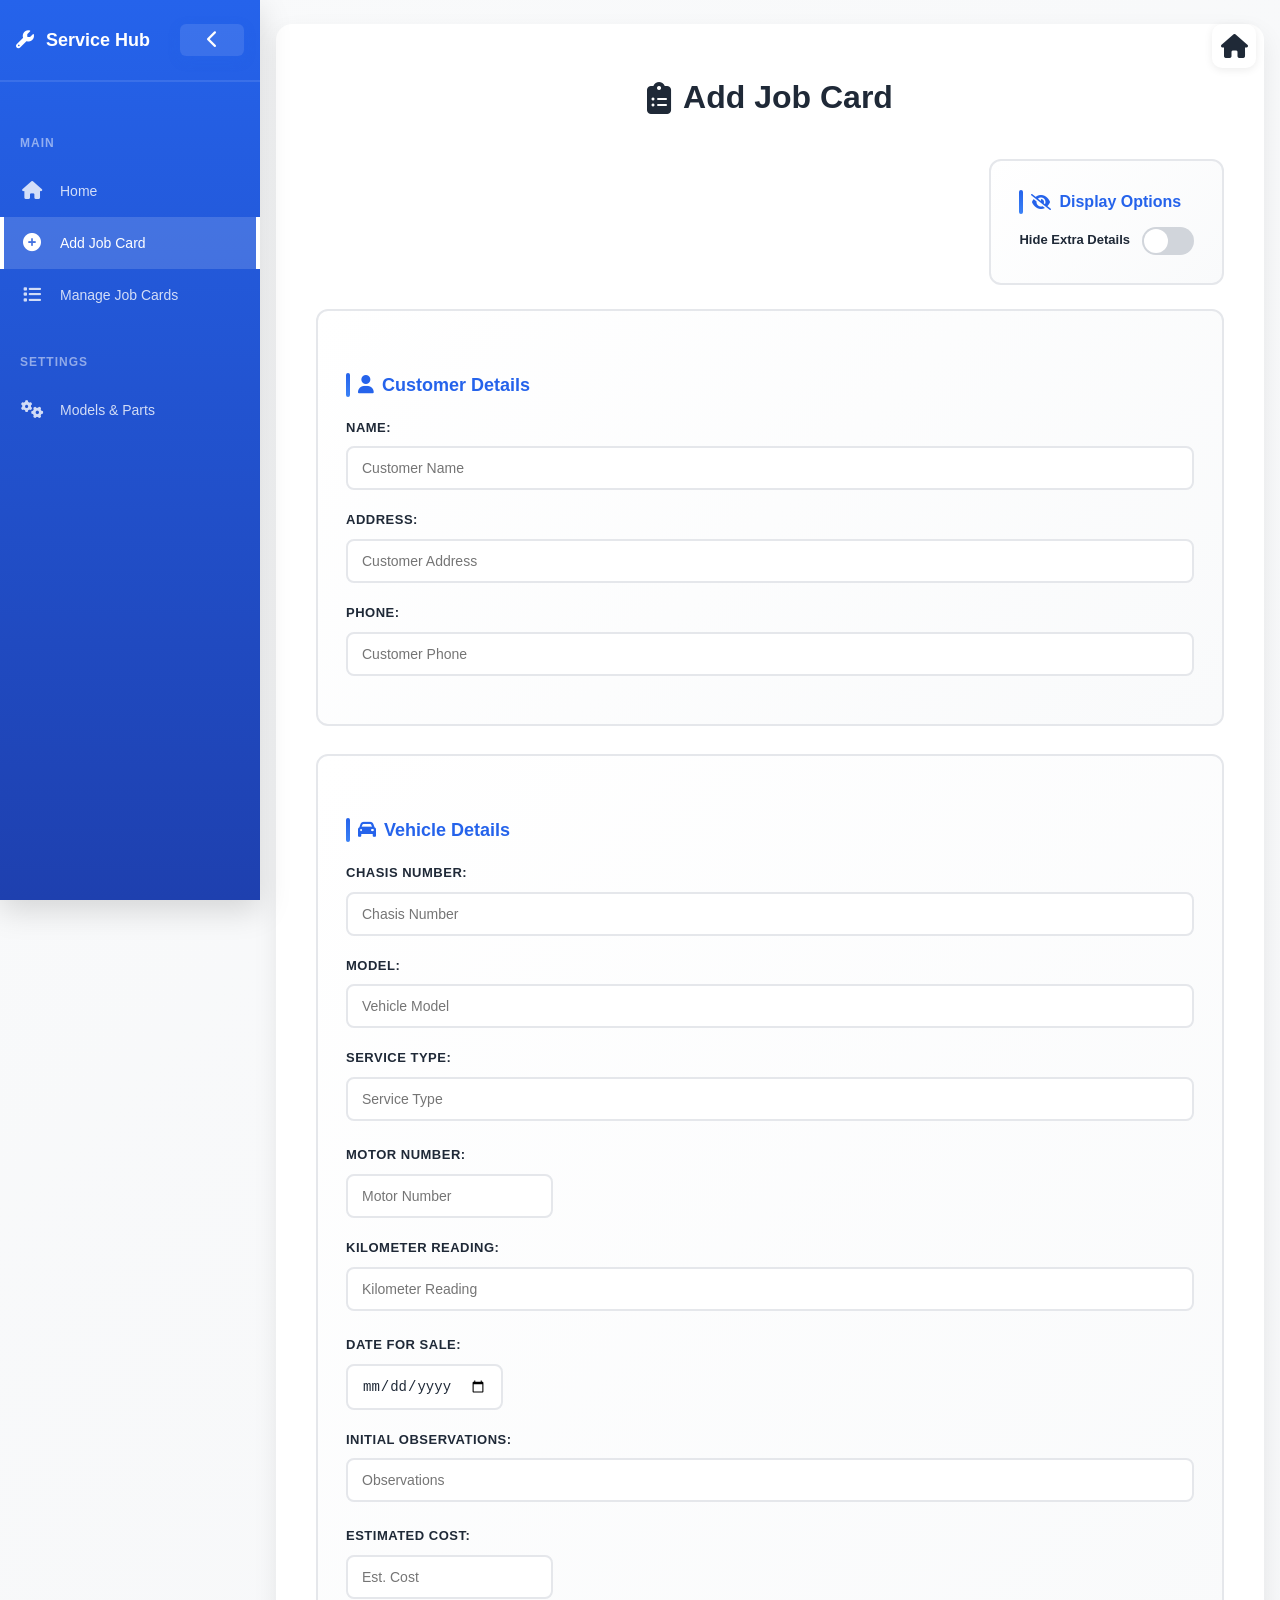
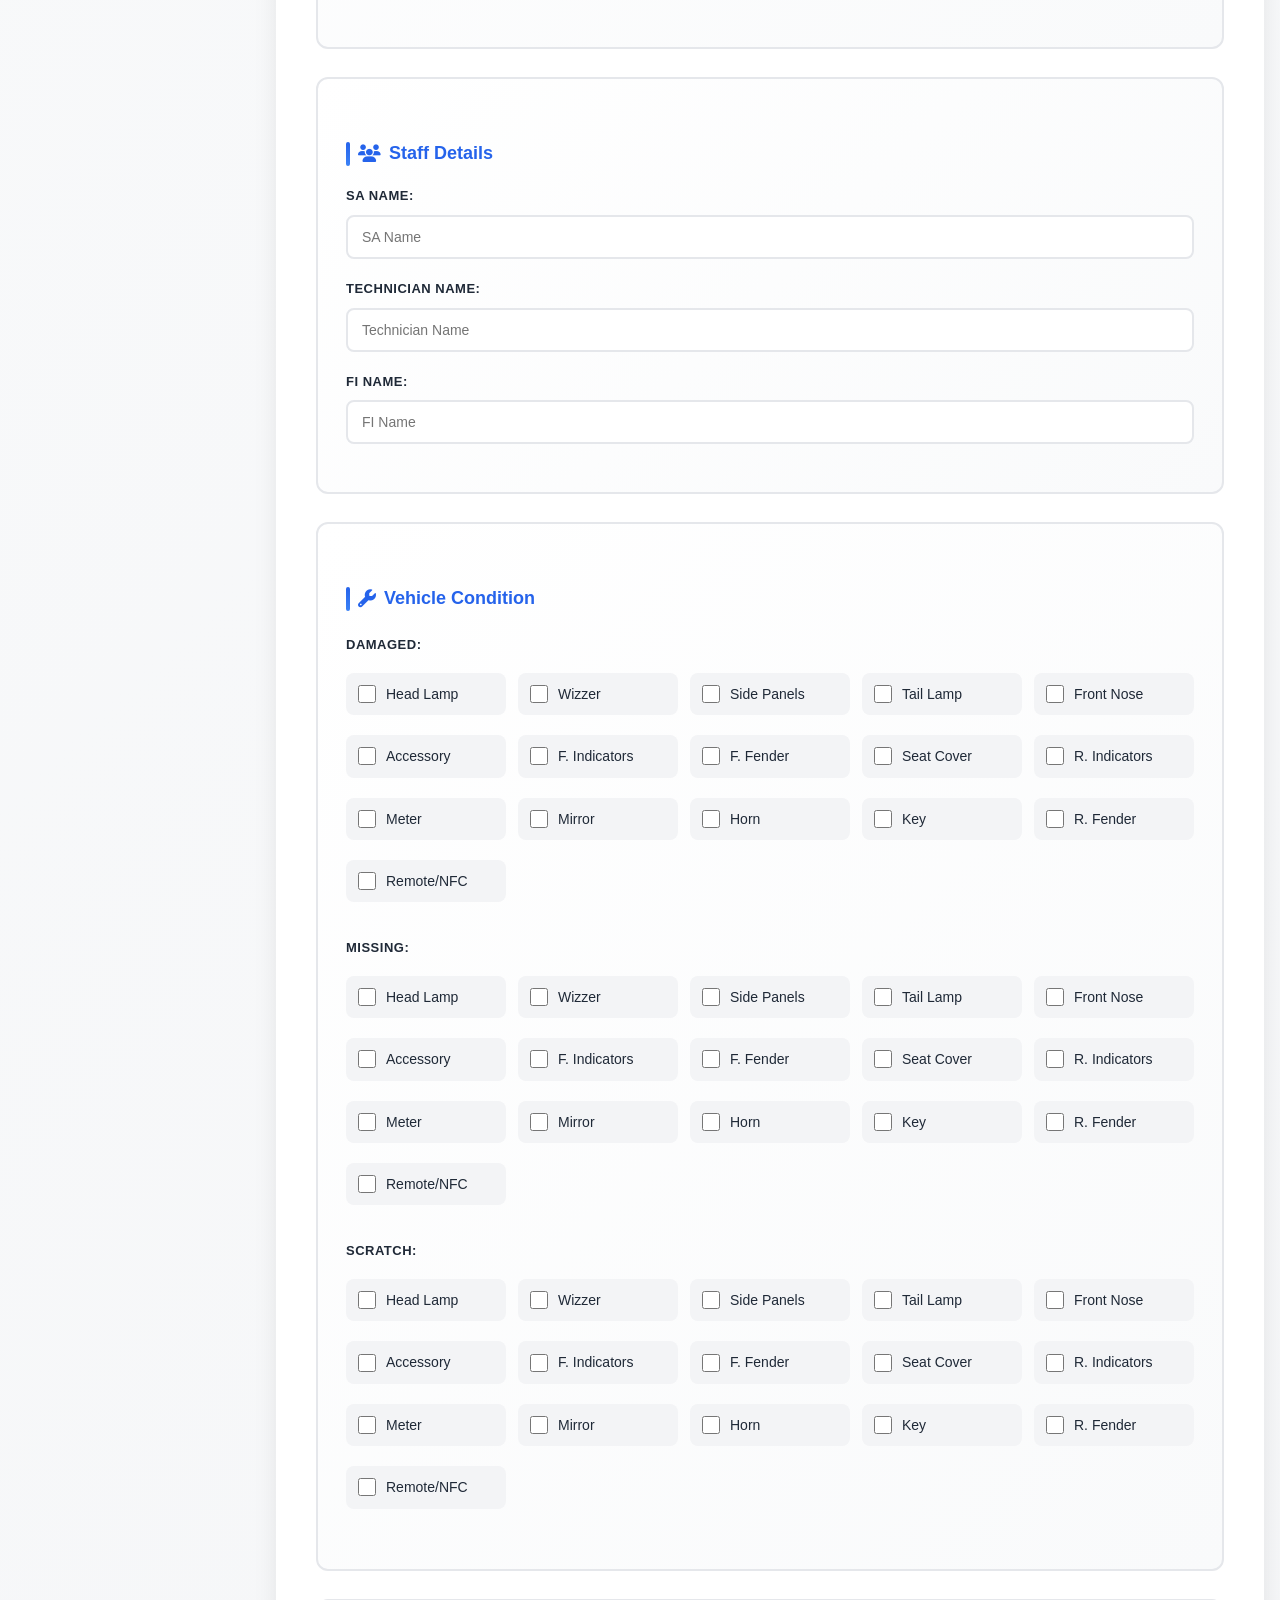
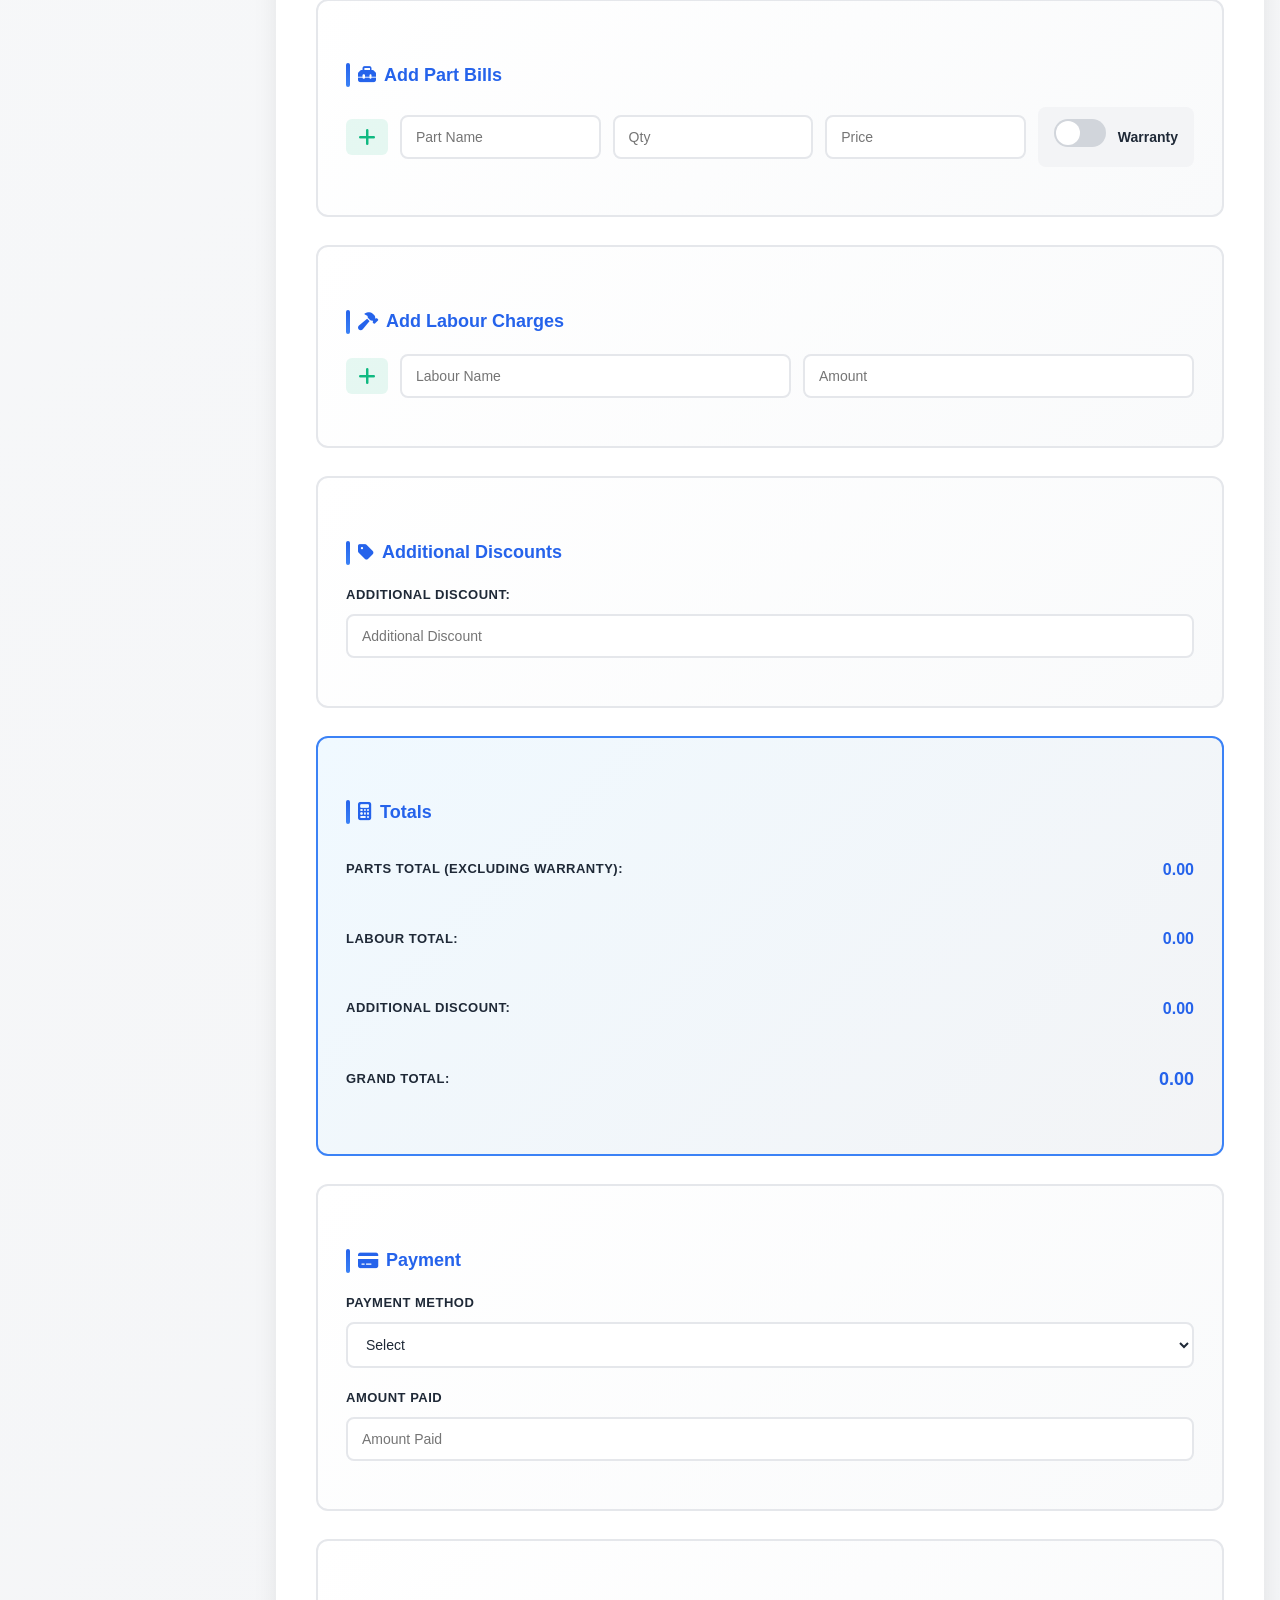
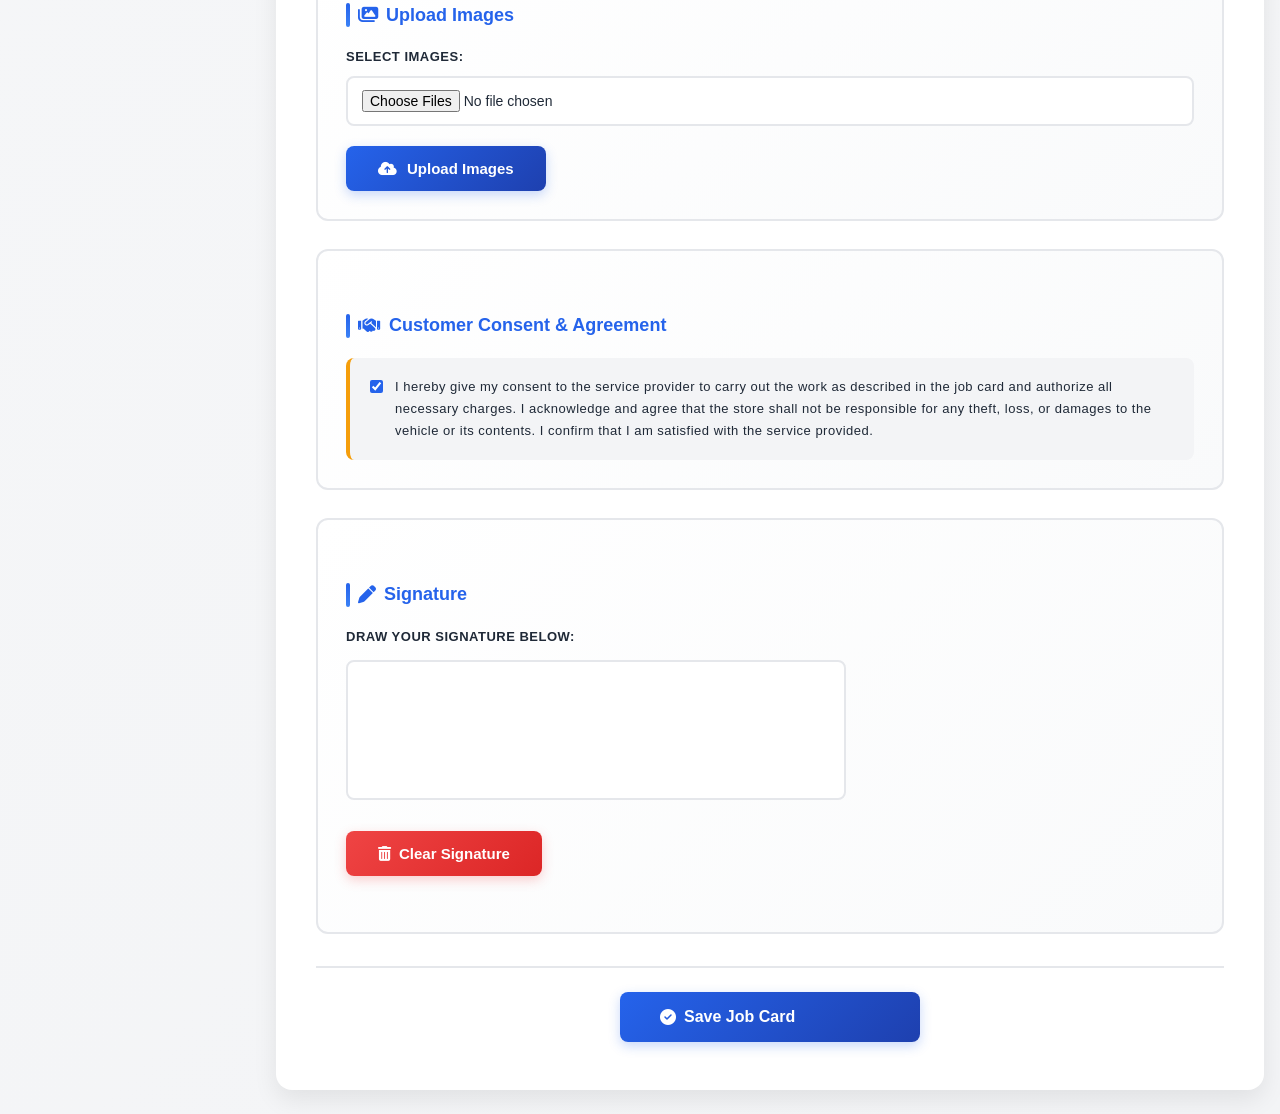
==== commit be488e15: "model qty and revamp" ====
--- a/src/main/resources/static/addJobCard.html
+++ b/src/main/resources/static/addJobCard.html
@@ -4,416 +4,845 @@
     <meta charset="UTF-8">
     <title>Add Job Card</title>
     <link rel="stylesheet" href="https://cdnjs.cloudflare.com/ajax/libs/font-awesome/6.4.2/css/all.min.css">
-    <meta name="viewport" content="width=device-width, initial-scale=1.0"> <!-- ✅ Important for responsiveness -->
+    <meta name="viewport" content="width=device-width, initial-scale=1.0">
     <link rel="icon" type="image/jpeg" href="/jobcard/images/Logo.jpg">
+    <link rel="stylesheet" href="common-styles.css">
     <style>
-        /* Loader Overlay */
-.loader-overlay {
-  position: fixed;
-  top: 0;
-  left: 0;
-  width: 100%;
-  height: 100%;
-  background: rgba(255,255,255,0.8);
-  display: flex;
-  justify-content: center;
-  align-items: center;
-  z-index: 9999;
-}
-.btn-loader {
-    display: flex;              /* use flexbox */
-    justify-content: center;    /* horizontal center */
-    align-items: center;        /* vertical center */
-    width: 100%;                /* optional: take full width of parent button */
-    height: 100%;               /* optional: match button height */
-}
-
-/* Spinner */
-.loader {
-  border: 6px solid #f3f3f3;
-  border-top: 6px solid #007bff;
-  border-radius: 50%;
-  width: 50px;
-  height: 50px;
-  animation: spin 1s linear infinite;
-}
-
-@keyframes spin {
-  100% { transform: rotate(360deg); }
-}
-
+        /* ========== ROOT & TYPOGRAPHY ========== */
+        * {
+            margin: 0;
+            padding: 0;
+            box-sizing: border-box;
+        }
+
+        :root {
+            --primary: #2563eb;
+            --primary-dark: #1e40af;
+            --primary-light: #3b82f6;
+            --secondary: #10b981;
+            --secondary-dark: #059669;
+            --danger: #ef4444;
+            --danger-dark: #dc2626;
+            --warning: #f59e0b;
+            --success: #10b981;
+            --bg: #f9fafb;
+            --bg-secondary: #f3f4f6;
+            --border: #e5e7eb;
+            --text: #1f2937;
+            --text-secondary: #6b7280;
+            --text-light: #9ca3af;
+        }
+
+        body {
+            font-family: -apple-system, BlinkMacSystemFont, 'Segoe UI', Roboto, 'Helvetica Neue', Arial, sans-serif;
+            background: linear-gradient(135deg, #f9fafb 0%, #f3f4f6 100%);
+            margin: 0;
+            padding: 24px 16px;
+            color: var(--text);
+            line-height: 1.6;
+        }
+
+        /* ========== CONTAINER & HEADER ========== */
+        .container {
+            max-width: 1000px;
+            margin: 0 auto;
+            background: #ffffff;
+            padding: 48px 40px;
+            border-radius: 16px;
+            box-shadow: 0 10px 25px rgba(0, 0, 0, 0.08);
+        }
+
+        /* ...existing code... */
+
+        h2 {
+            text-align: center;
+            margin-bottom: 36px;
+            color: var(--text);
+            font-size: 32px;
+            font-weight: 700;
+            display: flex;
+            align-items: center;
+            justify-content: center;
+            gap: 12px;
+        }
+
+        h3 {
+            margin: 32px 0 18px;
+            color: var(--primary);
+            font-size: 18px;
+            font-weight: 600;
+            display: flex;
+            align-items: center;
+            gap: 8px;
+        }
+
+        h3:before {
+            content: '';
+            width: 4px;
+            height: 24px;
+            background: linear-gradient(180deg, var(--primary), var(--primary-light));
+            border-radius: 2px;
+        }
+
+        /* ========== FORM ELEMENTS ========== */
+        .form-group {
+            display: flex;
+            flex-direction: column;
+            margin-bottom: 20px;
+        }
+
+        label {
+            font-weight: 600;
+            margin-bottom: 8px;
+            color: var(--text);
+            font-size: 13px;
+            text-transform: uppercase;
+            letter-spacing: 0.5px;
+        }
+
+        input[type="text"],
+        input[type="number"],
+        input[type="date"],
+        input[type="file"],
+        select {
+            padding: 12px 14px;
+            border: 2px solid var(--border);
+            border-radius: 8px;
+            outline: none;
+            font-size: 14px;
+            transition: all 0.3s cubic-bezier(0.4, 0, 0.2, 1);
+            background: #ffffff;
+            color: var(--text);
+        }
+
+        input[type="text"]:hover,
+        input[type="number"]:hover,
+        input[type="date"]:hover,
+        input[type="file"]:hover,
+        select:hover {
+            border-color: var(--primary-light);
+            background: #f9fafb;
+        }
+
+        input[type="text"]:focus,
+        input[type="number"]:focus,
+        input[type="date"]:focus,
+        input[type="file"]:focus,
+        select:focus {
+            border-color: var(--primary);
+            background: #ffffff;
+            box-shadow: 0 0 0 4px rgba(37, 99, 235, 0.1);
+        }
+
+        /* ========== SECTIONS ========== */
+        .section {
+            background: linear-gradient(135deg, #ffffff 0%, #f9fafb 100%);
+            border: 2px solid var(--border);
+            border-radius: 12px;
+            padding: 28px;
+            margin-bottom: 28px;
+            transition: all 0.3s ease;
+        }
+
+        .section:hover {
+            border-color: var(--primary-light);
+            box-shadow: 0 4px 12px rgba(37, 99, 235, 0.08);
+        }
+
+        /* ========== MULTI-SELECT CHECKBOXES ========== */
+        .multi-select {
+            display: grid;
+            grid-template-columns: repeat(auto-fit, minmax(160px, 1fr));
+            gap: 12px;
+            margin: 16px 0 24px;
+        }
+
+        .multi-select label {
+            font-weight: normal;
+            display: flex;
+            align-items: center;
+            gap: 10px;
+            font-size: 14px;
+            text-transform: none;
+            letter-spacing: normal;
+            padding: 10px 12px;
+            background: var(--bg-secondary);
+            border-radius: 8px;
+            cursor: pointer;
+            transition: all 0.2s ease;
+        }
+
+        .multi-select label:hover {
+            background: var(--bg);
+            transform: translateX(2px);
+        }
+
+        .multi-select input[type="checkbox"] {
+            accent-color: var(--primary);
+            cursor: pointer;
+            width: 18px;
+            height: 18px;
+        }
+
+        /* ========== BUTTONS ========== */
+        button {
+            background: linear-gradient(135deg, var(--primary), var(--primary-dark));
+            color: white;
+            padding: 14px 32px;
+            border: none;
+            border-radius: 8px;
+            font-size: 15px;
+            font-weight: 600;
+            cursor: pointer;
+            transition: all 0.3s cubic-bezier(0.4, 0, 0.2, 1);
+            display: inline-flex;
+            align-items: center;
+            gap: 8px;
+            box-shadow: 0 4px 12px rgba(37, 99, 235, 0.25);
+        }
+
+        button:hover {
+            transform: translateY(-2px);
+            box-shadow: 0 6px 20px rgba(37, 99, 235, 0.35);
+        }
+
+        button:active {
+            transform: translateY(0);
+        }
+
+        button:disabled {
+            opacity: 0.6;
+            cursor: not-allowed;
+            transform: none;
+        }
+
+        /* ========== ADD ITEM BUTTONS ========== */
+        .fa-plus {
+            cursor: pointer;
+            color: var(--secondary);
+            font-size: 20px;
+            transition: all 0.2s cubic-bezier(0.4, 0, 0.2, 1);
+            background: rgba(16, 185, 129, 0.1);
+            padding: 8px 12px;
+            border-radius: 6px;
+        }
+
+        .fa-plus:hover {
+            transform: scale(1.15) rotate(90deg);
+            color: var(--secondary-dark);
+            background: rgba(16, 185, 129, 0.2);
+        }
+
+        /* ========== DYNAMIC INPUTS ========== */
+        .dynamic-inputs {
+            display: flex;
+            flex-wrap: wrap;
+            gap: 12px;
+            align-items: center;
+            margin-bottom: 20px;
+        }
+
+        .dynamic-inputs input {
+            flex: 1;
+            min-width: 160px;
+        }
+
+        /* ========== LISTS ========== */
+        ul {
+            list-style: none;
+            padding: 0;
+            margin: 0;
+        }
+
+        ul li {
+            background: var(--bg-secondary);
+            border: 2px solid var(--border);
+            border-left: 4px solid var(--primary);
+            border-radius: 8px;
+            padding: 14px 16px;
+            margin-bottom: 10px;
+            display: flex;
+            justify-content: space-between;
+            align-items: center;
+            font-size: 14px;
+            transition: all 0.2s ease;
+        }
+
+        ul li:hover {
+            border-left-color: var(--danger);
+            box-shadow: 0 2px 8px rgba(0, 0, 0, 0.06);
+            transform: translateX(2px);
+        }
+
+        ul li i {
+            color: var(--danger);
+            cursor: pointer;
+            transition: all 0.2s ease;
+            font-size: 16px;
+        }
+
+        ul li i:hover {
+            color: var(--danger-dark);
+            transform: scale(1.2);
+        }
+
+        /* ========== TOGGLE SWITCH ========== */
         .toggle-container {
-          display: flex;
-          align-items: center;
-          gap: 8px;
-          margin-left: 10px;
+            display: flex;
+            align-items: center;
+            gap: 12px;
+            background: var(--bg-secondary);
+            padding: 12px 16px;
+            border-radius: 8px;
         }
 
         .toggle-label {
-          font-size: 14px;
-          color: #333;
-          font-weight: 500;
+            font-size: 14px;
+            color: var(--text);
+            font-weight: 600;
         }
 
         .switch {
-          position: relative;
-          display: inline-block;
-          width: 46px;
-          height: 24px;
+            position: relative;
+            display: inline-block;
+            width: 52px;
+            height: 28px;
         }
 
         .switch input {
-          display: none;
+            display: none;
         }
 
         .slider {
-          position: absolute;
-          cursor: pointer;
-          top: 0;
-          left: 0;
-          right: 0;
-          bottom: 0;
-          background-color: #ccc;
-          transition: 0.3s;
-          border-radius: 24px;
+            position: absolute;
+            cursor: pointer;
+            top: 0;
+            left: 0;
+            right: 0;
+            bottom: 0;
+            background-color: #d1d5db;
+            transition: 0.4s cubic-bezier(0.4, 0, 0.2, 1);
+            border-radius: 28px;
         }
 
         .slider:before {
-          position: absolute;
-          content: "";
-          height: 18px;
-          width: 18px;
-          left: 3px;
-          bottom: 3px;
-          background-color: white;
-          transition: 0.3s;
-          border-radius: 50%;
+            position: absolute;
+            content: "";
+            height: 24px;
+            width: 24px;
+            left: 2px;
+            bottom: 2px;
+            background-color: white;
+            transition: 0.4s cubic-bezier(0.4, 0, 0.2, 1);
+            border-radius: 50%;
         }
 
         .switch input:checked + .slider {
-          background-color: #28a745;
+            background-color: var(--secondary);
         }
 
         .switch input:checked + .slider:before {
-          transform: translateX(22px);
-        }
-
-        body {
-          font-family: "Segoe UI", Tahoma, Geneva, Verdana, sans-serif;
-          background: #f4f6f9;
-          margin: 0;
-          padding: 20px;
-        }
-
-        .container {
-          max-width: 950px;
-          margin: 0 auto;
-          background: #fff;
-          padding: 35px 40px;
-          border-radius: 12px;
-          box-shadow: 0 4px 12px rgba(0,0,0,0.08);
-        }
-
-        h2 {
-          text-align: center;
-          margin-bottom: 30px;
-          color: #2d3748;
-          font-size: 26px;
-        }
-
-        h3 {
-          margin: 25px 0 15px;
-          color: #007bff;
-          font-size: 20px;
-          border-bottom: 2px solid #e6e6e6;
-          padding-bottom: 5px;
-        }
-
-        .form-group {
-          display: flex;
-          flex-direction: column;
-          margin-bottom: 15px;
-        }
-
-        label {
-          font-weight: 600;
-          margin-bottom: 6px;
-          color: #444;
-          font-size: 14px;
-        }
-
-        input, select {
-          padding: 10px;
-          border: 1px solid #ccc;
-          border-radius: 6px;
-          outline: none;
-          font-size: 14px;
-          transition: all 0.2s;
-        }
-
-        input:focus, select:focus {
-          border-color: #007bff;
-          box-shadow: 0 0 4px rgba(0,123,255,0.25);
-        }
-
-        .section {
-          background: #fafafa;
-          border: 1px solid #eee;
-          padding: 20px;
-          border-radius: 10px;
-          margin-bottom: 25px;
-        }
-
-        .multi-select {
-          display: grid;
-          grid-template-columns: repeat(auto-fit, minmax(140px, 1fr));
-          gap: 8px;
-          margin: 10px 0 20px;
-        }
-
-        .multi-select label {
-          font-weight: normal;
-          display: flex;
-          align-items: center;
-          gap: 6px;
-          font-size: 14px;
-        }
-
-        .multi-select input[type="checkbox"] {
-          accent-color: #007bff;
-          transform: scale(1.1);
-        }
-
+            transform: translateX(24px);
+        }
+
+        /* ========== SUCCESS BANNER ========== */
+        #successBanner {
+            display: none;
+            position: fixed;
+            top: 24px;
+            left: 50%;
+            transform: translateX(-50%);
+            background: linear-gradient(135deg, var(--success), var(--secondary-dark));
+            color: white;
+            padding: 16px 32px;
+            border-radius: 8px;
+            box-shadow: 0 8px 24px rgba(16, 185, 129, 0.3);
+            font-size: 15px;
+            font-weight: 600;
+            z-index: 1000;
+            animation: slideDown 0.4s cubic-bezier(0.4, 0, 0.2, 1);
+        }
+
+        @keyframes slideDown {
+            from {
+                opacity: 0;
+                transform: translate(-50%, -20px);
+            }
+            to {
+                opacity: 1;
+                transform: translate(-50%, 0);
+            }
+        }
+
+        /* ========== LOADER ========== */
+        .loader-overlay {
+            position: fixed;
+            top: 0;
+            left: 0;
+            width: 100%;
+            height: 100%;
+            background: rgba(255, 255, 255, 0.85);
+            display: flex;
+            justify-content: center;
+            align-items: center;
+            z-index: 9999;
+            backdrop-filter: blur(2px);
+        }
+
+        .loader {
+            border: 4px solid var(--bg-secondary);
+            border-top: 4px solid var(--primary);
+            border-radius: 50%;
+            width: 48px;
+            height: 48px;
+            animation: spin 1s linear infinite;
+        }
+
+        @keyframes spin {
+            100% {
+                transform: rotate(360deg);
+            }
+        }
+
+        /* ========== TOP RIGHT NAV ========== */
+        .top-right {
+            position: fixed;
+            top: 24px;
+            right: 24px;
+            z-index: 100;
+            display: flex;
+            gap: 12px;
+        }
+
+        .top-right a {
+            text-decoration: none;
+            color: var(--text);
+            font-size: 24px;
+            transition: all 0.3s ease;
+            width: 44px;
+            height: 44px;
+            display: flex;
+            align-items: center;
+            justify-content: center;
+            background: white;
+            border-radius: 10px;
+            box-shadow: 0 2px 8px rgba(0, 0, 0, 0.08);
+        }
+
+        .top-right a:hover {
+            color: var(--primary);
+            transform: translateY(-2px);
+            box-shadow: 0 4px 16px rgba(37, 99, 235, 0.2);
+        }
+
+        /* ========== TOTALS SECTION ========== */
+        #totalsSection {
+            background: linear-gradient(135deg, #f0f9ff 0%, #f3f4f6 100%);
+            border: 2px solid var(--primary-light);
+        }
+
+        #totalsSection .form-group {
+            display: grid;
+            grid-template-columns: 1fr auto;
+            align-items: center;
+            gap: 16px;
+            padding: 12px 0;
+        }
+
+        #totalsSection label {
+            margin-bottom: 0;
+        }
+
+        #totalsSection div[id$="Total"],
+        #totalsSection #discountDisplay,
+        #totalsSection #grandTotal {
+            font-weight: 600;
+            color: var(--primary);
+            font-size: 16px;
+        }
+
+        #grandTotal {
+            font-size: 20px;
+            color: var(--text);
+        }
+
+        /* ========== ACTIONS ========== */
         .actions {
-          text-align: center;
-          margin-top: 25px;
-        }
-
-        button {
-          background: #007bff;
-          color: white;
-          padding: 12px 30px;
-          border: none;
-          border-radius: 8px;
-          font-size: 16px;
-          font-weight: 500;
-          cursor: pointer;
-          transition: 0.3s;
-        }
-
-        button:hover {
-          background: #0056b3;
-        }
-
-        .fa-plus {
-          margin-right: 6px;
-          cursor: pointer;
-          color: #28a745;
-          font-size: 18px;
-          transition: 0.2s;
-        }
-
-        .fa-plus:hover {
-          transform: scale(1.2);
-          color: #1e7e34;
-        }
-
-        .dynamic-inputs {
-          display: flex;
-          flex-wrap: wrap;
-          gap: 12px;
-          align-items: center;
-          margin-bottom: 12px;
-        }
-
-        .dynamic-inputs input {
-          flex: 1;
-          min-width: 140px;
-        }
-
-        ul {
-          list-style: none;
-          padding: 0;
-          margin: 0;
-        }
-
-        ul li {
-          background: #f8f9fa;
-          border: 1px solid #ddd;
-          border-radius: 6px;
-          padding: 8px 12px;
-          margin-bottom: 6px;
-          display: flex;
-          justify-content: space-between;
-          align-items: center;
-          font-size: 14px;
-        }
-
-        ul li i {
-          color: #d9534f;
-          cursor: pointer;
-          transition: 0.2s;
-        }
-
-        ul li i:hover {
-          color: #b52b27;
-        }
-
-        #successBanner {
-          display: none;
-          position: fixed;
-          top: 20px;
-          left: 50%;
-          transform: translateX(-50%);
-          background: #d4edda;
-          color: #155724;
-          padding: 15px 30px;
-          border-radius: 8px;
-          box-shadow: 0 2px 6px rgba(0,0,0,0.2);
-          font-size: 16px;
-          z-index: 1000;
-          animation: fadeIn 0.5s ease-in-out;
-        }
-
-        @keyframes fadeIn {
-          from { opacity: 0; transform: translate(-50%, -10px); }
-          to { opacity: 1; transform: translate(-50%, 0); }
-        }
-
-        .top-right {
-          position: absolute;
-          top: 20px;
-          right: 30px;
-          z-index: 10;
-        }
-
-        .top-right a {
-          text-decoration: none;
-          color: #333;
-          font-size: 22px;
-        }
-
-        .top-right a:hover {
-          color: #007bff;
-        }
-
-        /* ✅ Mobile responsiveness */
+            text-align: center;
+            margin-top: 32px;
+            padding-top: 24px;
+            border-top: 2px solid var(--border);
+        }
+
+        /* ========== CONSENT SECTION ========== */
+        .consent-statement {
+            background: var(--bg-secondary);
+            padding: 18px 20px;
+            border-radius: 8px;
+            border-left: 4px solid var(--warning);
+            font-size: 14px;
+            color: var(--text);
+            line-height: 1.7;
+        }
+
+        .consent-statement label {
+            display: flex;
+            align-items: flex-start;
+            gap: 12px;
+            text-transform: none;
+            font-weight: normal;
+            margin: 0;
+        }
+
+        .consent-statement input[type="checkbox"] {
+            margin-top: 4px;
+            cursor: pointer;
+            accent-color: var(--primary);
+        }
+
+        /* ========== SIGNATURE ========== */
+        .signature-container {
+            margin-bottom: 28px;
+        }
+
+        .signature-container label {
+            display: block;
+            margin-bottom: 12px;
+            text-transform: uppercase;
+        }
+
+        .signature-container canvas {
+            border: 2px solid var(--border);
+            width: 100%;
+            max-width: 500px;
+            height: 140px;
+            border-radius: 8px;
+            background: white;
+            cursor: crosshair;
+            touch-action: none;
+        }
+
+        .signature-container button {
+            margin-top: 12px;
+        }
+
+        /* ========== FILE UPLOAD ========== */
+        #fileUpload {
+            padding: 12px 14px;
+        }
+
+        #editJobCardImagesSection {
+            margin-bottom: 28px;
+        }
+
+        #editJobCardImages {
+            display: flex;
+            flex-wrap: wrap;
+            gap: 16px;
+            margin-top: 16px;
+        }
+
+        #editJobCardImages > div {
+            position: relative;
+            overflow: hidden;
+            border-radius: 8px;
+            box-shadow: 0 4px 12px rgba(0, 0, 0, 0.1);
+            transition: all 0.3s ease;
+        }
+
+        #editJobCardImages > div:hover {
+            transform: translateY(-4px);
+            box-shadow: 0 8px 24px rgba(0, 0, 0, 0.15);
+        }
+
+        #editJobCardImages iframe {
+            border: none;
+            border-radius: 8px;
+        }
+
+        #editJobCardImages button {
+            position: absolute;
+            top: 4px;
+            right: 4px;
+            width: 32px;
+            height: 32px;
+            padding: 0;
+            background: rgba(0, 0, 0, 0.7) !important;
+            border-radius: 50%;
+            display: flex;
+            align-items: center;
+            justify-content: center;
+            font-size: 16px;
+            box-shadow: none;
+            transition: all 0.2s ease;
+        }
+
+        #editJobCardImages button:hover {
+            background: var(--danger) !important;
+            transform: scale(1.1);
+        }
+
+        /* ========== BUTTON LOADER ========== */
+        .btn-loader {
+            display: inline-block;
+            width: 16px;
+            height: 16px;
+            border: 2px solid rgba(255, 255, 255, 0.3);
+            border-top: 2px solid white;
+            border-radius: 50%;
+            animation: spin 0.8s linear infinite;
+            margin: 0 8px;
+        }
+
+        /* ========== FORM LAYOUT IMPROVEMENTS ========== */
+        @supports (display: grid) {
+            .section > .form-group:nth-child(odd) ~ .form-group:nth-child(odd) {
+                display: inline-grid;
+            }
+        }
+
+        textarea {
+            padding: 12px 14px;
+            border: 2px solid var(--border);
+            border-radius: 8px;
+            outline: none;
+            font-size: 14px;
+            transition: all 0.3s cubic-bezier(0.4, 0, 0.2, 1);
+            background: #ffffff;
+            color: var(--text);
+            font-family: inherit;
+            resize: vertical;
+            min-height: 100px;
+        }
+
+        textarea:hover {
+            border-color: var(--primary-light);
+            background: #f9fafb;
+        }
+
+        textarea:focus {
+            border-color: var(--primary);
+            background: #ffffff;
+            box-shadow: 0 0 0 4px rgba(37, 99, 235, 0.1);
+        }
+
+        /* ========== RESPONSIVE DESIGN ========== */
         @media (max-width: 768px) {
-          body {
-            padding: 10px;
-          }
-
-          .container {
-            padding: 20px;
-          }
-
-          h2 {
-            font-size: 22px;
-          }
-
-          h3 {
-            font-size: 18px;
-          }
-
-          .dynamic-inputs {
-            flex-direction: column;
-            align-items: stretch;
-          }
-
-          .dynamic-inputs input {
-            width: 100%;
-          }
-
-          .multi-select {
-            grid-template-columns: repeat(auto-fit, minmax(120px, 1fr));
-          }
-
-          button {
-            width: 100%;
-            padding: 14px;
-          }
-
-          .signature-container canvas {
-            width: 100% !important;
-          }
+            body {
+                padding: 16px 12px;
+            }
+
+            .container {
+                padding: 32px 20px;
+                border-radius: 12px;
+            }
+
+            h2 {
+                font-size: 24px;
+                margin-bottom: 28px;
+            }
+
+            h3 {
+                font-size: 16px;
+                margin: 24px 0 16px;
+            }
+
+            .section {
+                padding: 20px;
+                margin-bottom: 20px;
+            }
+
+            .dynamic-inputs {
+                flex-direction: column;
+                align-items: stretch;
+            }
+
+            .dynamic-inputs input {
+                width: 100%;
+            }
+
+            .dynamic-inputs .fa-plus {
+                align-self: flex-start;
+            }
+
+            .multi-select {
+                grid-template-columns: repeat(auto-fit, minmax(140px, 1fr));
+            }
+
+            button {
+                width: 100%;
+                padding: 14px 20px;
+            }
+
+            .top-right {
+                top: 16px;
+                right: 16px;
+            }
+
+            .toggle-container {
+                flex-direction: column;
+                align-items: flex-start;
+            }
+
+            #totalsSection .form-group {
+                grid-template-columns: 1fr;
+            }
+
+            .signature-container canvas {
+                max-width: 100%;
+                height: 160px;
+            }
+
+            #editJobCardImages {
+                gap: 12px;
+            }
+
+            #editJobCardImages iframe {
+                width: 100px !important;
+                height: 100px !important;
+            }
         }
 
         @media (max-width: 480px) {
-          h2 {
-            font-size: 20px;
-          }
-
-          .container {
-            padding: 15px;
-          }
-
-          label {
-            font-size: 13px;
-          }
-
-          input, select {
-            font-size: 13px;
-            padding: 8px;
-          }
-
-          .multi-select {
-            grid-template-columns: 1fr;
-          }
-        }
-        <div class="section">
-  <h3>Upload Images</h3>
-  <div class="form-group">
-    <label for="fileUpload">Select Images:</label>
-    <input type="file" id="fileUpload" name="file" accept="image/*" multiple />
-  </div>
-  <button type="button" id="uploadBtn" class="btn btn-primary">
-    <span id="uploadBtnText">Upload</span>
-    <span id="uploadBtnLoader" class="loader" style="display:none;"></span>
-  </button>
-</div>
-
-<style>
-/* Simple spinner */
-.loader {
-  border: 2px solid #f3f3f3;
-  border-top: 2px solid #fff;
-  border-right: 2px solid #fff;
-  border-radius: 50%;
-  width: 16px;
-  height: 16px;
-  animation: spin 0.8s linear infinite;
-  margin-left: 8px;
-  vertical-align: middle;
-  display: inline-block;
-}
-
-@keyframes spin {
-  0% { transform: rotate(0deg); }
-  100% { transform: rotate(360deg); }
-}
+            h2 {
+                font-size: 20px;
+                gap: 8px;
+            }
+
+            h3 {
+                font-size: 15px;
+            }
+
+            .container {
+                padding: 20px 16px;
+            }
+
+            label {
+                font-size: 12px;
+            }
+
+            input[type="text"],
+            input[type="number"],
+            input[type="date"],
+            select {
+                font-size: 13px;
+                padding: 10px 12px;
+            }
+
+            .multi-select {
+                grid-template-columns: 1fr;
+                gap: 10px;
+            }
+
+            .multi-select label {
+                padding: 8px 10px;
+            }
+
+            button {
+                font-size: 14px;
+                padding: 12px 20px;
+            }
+
+            .actions {
+                margin-top: 24px;
+                padding-top: 20px;
+            }
+
+            #editJobCardImages {
+                justify-content: flex-start;
+            }
+
+            #editJobCardImages iframe {
+                width: 80px !important;
+                height: 80px !important;
+            }
+        }
     </style>
 </head>
 <body>
+<!-- Sidebar Navigation -->
+<aside class="sidebar mobile-closed">
+    <div class="sidebar-header">
+        <a href="index.html" class="sidebar-logo">
+            <i class="fas fa-wrench"></i>
+            <span class="sidebar-logo-text">Service Hub</span>
+        </a>
+        <button class="sidebar-toggle" title="Toggle Sidebar">
+            <i class="fas fa-chevron-left"></i>
+        </button>
+    </div>
+
+    <nav class="sidebar-menu">
+        <div class="sidebar-section-title">Main</div>
+        <li class="sidebar-menu-item">
+            <a href="index.html" class="sidebar-menu-link" data-label="Home">
+                <span class="sidebar-menu-icon"><i class="fas fa-home"></i></span>
+                <span class="sidebar-menu-text">Home</span>
+            </a>
+        </li>
+        <li class="sidebar-menu-item">
+            <a href="addJobCard.html" class="sidebar-menu-link active" data-label="Add Job Card">
+                <span class="sidebar-menu-icon"><i class="fas fa-plus-circle"></i></span>
+                <span class="sidebar-menu-text">Add Job Card</span>
+            </a>
+        </li>
+        <li class="sidebar-menu-item">
+            <a href="view-jobcards.html" class="sidebar-menu-link" data-label="Manage Cards">
+                <span class="sidebar-menu-icon"><i class="fas fa-list"></i></span>
+                <span class="sidebar-menu-text">Manage Job Cards</span>
+            </a>
+        </li>
+
+        <div class="sidebar-section-title">Settings</div>
+        <li class="sidebar-menu-item">
+            <a href="Models.html" class="sidebar-menu-link" data-label="Models">
+                <span class="sidebar-menu-icon"><i class="fas fa-cogs"></i></span>
+                <span class="sidebar-menu-text">Models & Parts</span>
+            </a>
+        </li>
+    </nav>
+</aside>
+
+<!-- Sidebar Overlay (Mobile) -->
+<div class="sidebar-overlay"></div>
+
+<!-- Main Content Area -->
+<div class="main-content">
+
 <!-- Loader -->
 <div id="loader" class="loader-overlay" style="display:none;">
     <div class="loader"></div>
 </div>
 
 <div class="top-right">
-    <a href="index.html" title="Home">
-        <i class="fa fa-home"></i>
+    <a href="index.html" title="Back to Home">
+        <i class="fas fa-home"></i>
     </a>
 </div>
 
-<div id="successBanner">✅ Job Card Added Successfully!</div>
+<div id="successBanner"><i class="fas fa-check-circle" style="margin-right: 8px;"></i> Job Card Added Successfully!</div>
 
 <div class="container">
-    <h2><i class="fa fa-plus-circle"></i> Add Job Card</h2>
+    <h2><i class="fas fa-clipboard-list"></i> Add Job Card</h2>
     <form id="jobCardForm">
+
+        <!-- Display Options (moved to top-right above Customer Details) -->
+        <div style="display:flex; justify-content:flex-end; margin-bottom:24px;">
+            <div class="section" style="max-width:360px; margin-bottom:0;">
+                <h3 style="margin:0 0 12px 0; font-size:16px;"><i class="fas fa-eye-slash"></i> Display Options</h3>
+                <div class="form-group" style="flex-direction:row; align-items:center; gap:12px; margin:0;">
+                    <span style="font-weight:600; font-size:13px; flex:1;">Hide Extra Details</span>
+                    <label class="switch" style="margin:0;">
+                        <input type="checkbox" id="hideDetailsToggle">
+                        <span class="slider"></span>
+                    </label>
+                </div>
+            </div>
+        </div>
 
         <!-- Customer Details -->
         <div class="section">
-            <h3>Customer Details</h3>
+            <h3><i class="fas fa-user"></i> Customer Details</h3>
             <div class="form-group">
                 <label>Name:</label>
                 <input type="text" name="name" id="name" placeholder="Customer Name" required/>
@@ -429,104 +858,127 @@
         </div>
 
         <!-- Vehicle Details -->
-        <div class="section">
-            <h3>Vehicle Details</h3>
-            <div class="form-group"><label>Chasis Number:</label><input type="text" id="chasisNumber"
-                                                                        placeholder="Chasis Number"/></div>
+        <div class="section" id="vehicleSection">
+            <h3><i class="fas fa-car"></i> Vehicle Details</h3>
+            <div class="form-group">
+                <label>Chasis Number:</label>
+                <input type="text" id="chasisNumber" placeholder="Chasis Number"/>
+            </div>
             <div class="form-group">
                 <label>Model:</label>
                 <input type="text" id="model" placeholder="Vehicle Model" list="model-list" />
                 <datalist id="model-list"></datalist>
             </div>
-            <div class="form-group"><label>Service Type:</label><input type="text" id="serviceType"
-                                                                       placeholder="Service Type"/></div>
-            <div class="form-group"><label>Motor Number:</label><input type="text" id="motorNumber"
-                                                                       placeholder="Motor Number"/></div>
-            <div class="form-group"><label>Kilometer Reading:</label><input type="number" id="kilometerReading"
-                                                                            placeholder="Kilometer Reading"/></div>
-            <div class="form-group"><label>Date For Sale:</label><input type="date" id="dateForSale"/></div>
-            <div class="form-group"><label>Initial Observations:</label><input type="text" id="initialObservations" placeholder="Observations"/>
-            <div class="form-group"><label>Estimated Cost:</label> <input type="number" id="estimatedCost" placeholder="Est. Cost"/>
-
+            <div class="form-group">
+                <label>Service Type:</label>
+                <input type="text" id="serviceType" placeholder="Service Type"/>
+            </div>
+            <div class="form-group">
+                <label>Motor Number:</label>
+                <input type="text" id="motorNumber" placeholder="Motor Number"/>
+            </div>
+            <div class="form-group">
+                <label>Kilometer Reading:</label>
+                <input type="number" id="kilometerReading" placeholder="Kilometer Reading"/>
+            </div>
+            <div class="form-group">
+                <label>Date For Sale:</label>
+                <input type="date" id="dateForSale"/>
+            </div>
+            <div class="form-group">
+                <label>Initial Observations:</label>
+                <input type="text" id="initialObservations" placeholder="Observations"/>
+            </div>
+            <div class="form-group">
+                <label>Estimated Cost:</label>
+                <input type="number" id="estimatedCost" placeholder="Est. Cost"/>
             </div>
         </div>
 
         <!-- Staff Details -->
-        <div class="section">
-            <h3>Staff Details</h3>
-            <div class="form-group"><label>SA Name:</label><input type="text" id="saName" placeholder="SA Name"/></div>
-            <div class="form-group"><label>Technician Name:</label><input type="text" id="techName"
-                                                                          placeholder="Technician Name"/></div>
-            <div class="form-group"><label>FI Name:</label><input type="text" id="fiName" placeholder="FI Name"/></div>
+        <div class="section" id="staffSection">
+            <h3><i class="fas fa-users"></i> Staff Details</h3>
+            <div class="form-group">
+                <label>SA Name:</label>
+                <input type="text" id="saName" placeholder="SA Name"/>
+            </div>
+            <div class="form-group">
+                <label>Technician Name:</label>
+                <input type="text" id="techName" placeholder="Technician Name"/>
+            </div>
+            <div class="form-group">
+                <label>FI Name:</label>
+                <input type="text" id="fiName" placeholder="FI Name"/>
+            </div>
         </div>
 
         <!-- Condition -->
-        <div class="section">
-            <h3>Condition</h3>
-            <label>Damaged:</label>
-            <div id="damaged" class="multi-select">
-                <label><input type="checkbox" value="Head Lamp"> Head Lamp</label>
-                <label><input type="checkbox" value="Wizzer"> Wizzer</label>
-                <label><input type="checkbox" value="Side Panels"> Side Panels</label>
-                <label><input type="checkbox" value="Tail Lamp"> Tail Lamp</label>
-                <label><input type="checkbox" value="Front Nose"> Front Nose</label>
-                <label><input type="checkbox" value="Accessory"> Accessory</label>
-                <label><input type="checkbox" value="F. Indicators"> F. Indicators</label>
-                <label><input type="checkbox" value="F. Fender"> F. Fender</label>
-                <label><input type="checkbox" value="Seat Cover"> Seat Cover</label>
-                <label><input type="checkbox" value="R. Indicators"> R. Indicators</label>
-                <label><input type="checkbox" value="Meter"> Meter</label>
-                <label><input type="checkbox" value="Mirror"> Mirror</label>
-                <label><input type="checkbox" value="Horn"> Horn</label>
-                <label><input type="checkbox" value="Key"> Key</label>
-                <label><input type="checkbox" value="R. Fender"> R. Fender</label>
-                <label><input type="checkbox" value="Remote/NFC"> Remote/NFC</label>
-            </div>
-
-            <label>Missing:</label>
-            <div id="missing" class="multi-select">
-                <label><input type="checkbox" value="Head Lamp"> Head Lamp</label>
-                <label><input type="checkbox" value="Wizzer"> Wizzer</label>
-                <label><input type="checkbox" value="Side Panels"> Side Panels</label>
-                <label><input type="checkbox" value="Tail Lamp"> Tail Lamp</label>
-                <label><input type="checkbox" value="Front Nose"> Front Nose</label>
-                <label><input type="checkbox" value="Accessory"> Accessory</label>
-                <label><input type="checkbox" value="F. Indicators"> F. Indicators</label>
-                <label><input type="checkbox" value="F. Fender"> F. Fender</label>
-                <label><input type="checkbox" value="Seat Cover"> Seat Cover</label>
-                <label><input type="checkbox" value="R. Indicators"> R. Indicators</label>
-                <label><input type="checkbox" value="Meter"> Meter</label>
-                <label><input type="checkbox" value="Mirror"> Mirror</label>
-                <label><input type="checkbox" value="Horn"> Horn</label>
-                <label><input type="checkbox" value="Key"> Key</label>
-                <label><input type="checkbox" value="R. Fender"> R. Fender</label>
-                <label><input type="checkbox" value="Remote/NFC"> Remote/NFC</label>
-            </div>
-
-            <label>Scratch:</label>
-            <div id="scratch" class="multi-select">
-                <label><input type="checkbox" value="Head Lamp"> Head Lamp</label>
-                <label><input type="checkbox" value="Wizzer"> Wizzer</label>
-                <label><input type="checkbox" value="Side Panels"> Side Panels</label>
-                <label><input type="checkbox" value="Tail Lamp"> Tail Lamp</label>
-                <label><input type="checkbox" value="Front Nose"> Front Nose</label>
-                <label><input type="checkbox" value="Accessory"> Accessory</label>
-                <label><input type="checkbox" value="F. Indicators"> F. Indicators</label>
-                <label><input type="checkbox" value="F. Fender"> F. Fender</label>
-                <label><input type="checkbox" value="Seat Cover"> Seat Cover</label>
-                <label><input type="checkbox" value="R. Indicators"> R. Indicators</label>
-                <label><input type="checkbox" value="Meter"> Meter</label>
-                <label><input type="checkbox" value="Mirror"> Mirror</label>
-                <label><input type="checkbox" value="Horn"> Horn</label>
-                <label><input type="checkbox" value="Key"> Key</label>
-                <label><input type="checkbox" value="R. Fender"> R. Fender</label>
-                <label><input type="checkbox" value="Remote/NFC"> Remote/NFC</label>
-            </div>
+        <div class="section" id="conditionSection">
+             <h3><i class="fas fa-wrench"></i> Vehicle Condition</h3>
+             <label>Damaged:</label>
+             <div id="damaged" class="multi-select">
+                 <label><input type="checkbox" value="Head Lamp"> Head Lamp</label>
+                 <label><input type="checkbox" value="Wizzer"> Wizzer</label>
+                 <label><input type="checkbox" value="Side Panels"> Side Panels</label>
+                 <label><input type="checkbox" value="Tail Lamp"> Tail Lamp</label>
+                 <label><input type="checkbox" value="Front Nose"> Front Nose</label>
+                 <label><input type="checkbox" value="Accessory"> Accessory</label>
+                 <label><input type="checkbox" value="F. Indicators"> F. Indicators</label>
+                 <label><input type="checkbox" value="F. Fender"> F. Fender</label>
+                 <label><input type="checkbox" value="Seat Cover"> Seat Cover</label>
+                 <label><input type="checkbox" value="R. Indicators"> R. Indicators</label>
+                 <label><input type="checkbox" value="Meter"> Meter</label>
+                 <label><input type="checkbox" value="Mirror"> Mirror</label>
+                 <label><input type="checkbox" value="Horn"> Horn</label>
+                 <label><input type="checkbox" value="Key"> Key</label>
+                 <label><input type="checkbox" value="R. Fender"> R. Fender</label>
+                 <label><input type="checkbox" value="Remote/NFC"> Remote/NFC</label>
+             </div>
+
+             <label>Missing:</label>
+             <div id="missing" class="multi-select">
+                 <label><input type="checkbox" value="Head Lamp"> Head Lamp</label>
+                 <label><input type="checkbox" value="Wizzer"> Wizzer</label>
+                 <label><input type="checkbox" value="Side Panels"> Side Panels</label>
+                 <label><input type="checkbox" value="Tail Lamp"> Tail Lamp</label>
+                 <label><input type="checkbox" value="Front Nose"> Front Nose</label>
+                 <label><input type="checkbox" value="Accessory"> Accessory</label>
+                 <label><input type="checkbox" value="F. Indicators"> F. Indicators</label>
+                 <label><input type="checkbox" value="F. Fender"> F. Fender</label>
+                 <label><input type="checkbox" value="Seat Cover"> Seat Cover</label>
+                 <label><input type="checkbox" value="R. Indicators"> R. Indicators</label>
+                 <label><input type="checkbox" value="Meter"> Meter</label>
+                 <label><input type="checkbox" value="Mirror"> Mirror</label>
+                 <label><input type="checkbox" value="Horn"> Horn</label>
+                 <label><input type="checkbox" value="Key"> Key</label>
+                 <label><input type="checkbox" value="R. Fender"> R. Fender</label>
+                 <label><input type="checkbox" value="Remote/NFC"> Remote/NFC</label>
+             </div>
+
+             <label>Scratch:</label>
+             <div id="scratch" class="multi-select">
+                 <label><input type="checkbox" value="Head Lamp"> Head Lamp</label>
+                 <label><input type="checkbox" value="Wizzer"> Wizzer</label>
+                 <label><input type="checkbox" value="Side Panels"> Side Panels</label>
+                 <label><input type="checkbox" value="Tail Lamp"> Tail Lamp</label>
+                 <label><input type="checkbox" value="Front Nose"> Front Nose</label>
+                 <label><input type="checkbox" value="Accessory"> Accessory</label>
+                 <label><input type="checkbox" value="F. Indicators"> F. Indicators</label>
+                 <label><input type="checkbox" value="F. Fender"> F. Fender</label>
+                 <label><input type="checkbox" value="Seat Cover"> Seat Cover</label>
+                 <label><input type="checkbox" value="R. Indicators"> R. Indicators</label>
+                 <label><input type="checkbox" value="Meter"> Meter</label>
+                 <label><input type="checkbox" value="Mirror"> Mirror</label>
+                 <label><input type="checkbox" value="Horn"> Horn</label>
+                 <label><input type="checkbox" value="Key"> Key</label>
+                 <label><input type="checkbox" value="R. Fender"> R. Fender</label>
+                 <label><input type="checkbox" value="Remote/NFC"> Remote/NFC</label>
+             </div>
         </div>
 
         <!-- Parts Bill -->
         <div class="section">
-            <h3>Add Part Bills</h3>
+            <h3><i class="fas fa-toolbox"></i> Add Part Bills</h3>
             <div class="dynamic-inputs">
                 <i class="fa fa-plus" title="Add Part" onclick="addPartBill()"></i>
                 <input type="text" id="partName" placeholder="Part Name" list="partname-list" autocomplete="off" />
@@ -547,7 +999,7 @@
 
         <!-- Labour Charges -->
         <div class="section">
-            <h3>Add Labour Charges</h3>
+            <h3><i class="fas fa-hammer"></i> Add Labour Charges</h3>
             <div class="dynamic-inputs">
                 <i class="fa fa-plus" title="Add Labour" onclick="addLabourCharge()"></i>
                 <input type="text" id="labourName" placeholder="Labour Name"/>
@@ -558,61 +1010,129 @@
 
         <!-- Additional Discounts -->
         <div class="section">
-            <h3>Additional Discounts</h3>
-            <div class="form-group"><label>Additional Discount:</label><input type="number" id="additionalDiscount"
-                                                                               placeholder="Additional Discount"/></div>
-
-        </div>
-
+            <h3><i class="fas fa-tag"></i> Additional Discounts</h3>
+            <div class="form-group">
+                <label>Additional Discount:</label>
+                <input type="number" id="additionalDiscount" placeholder="Additional Discount"/>
+            </div>
+        </div>
+
+        <!-- Totals Summary (dynamically updated) -->
+        <div class="section" id="totalsSection">
+            <h3><i class="fas fa-calculator"></i> Totals</h3>
+            <div class="form-group">
+                <label>Parts Total (excluding warranty):</label>
+                <div id="partsTotal">0.00</div>
+            </div>
+            <div class="form-group">
+                <label>Labour Total:</label>
+                <div id="labourTotal">0.00</div>
+            </div>
+            <div class="form-group">
+                <label>Additional Discount:</label>
+                <div id="discountDisplay">0.00</div>
+            </div>
+            <div class="form-group">
+                <label style="font-weight:700;">Grand Total:</label>
+                <div id="grandTotal" style="font-size:18px;font-weight:700;">0.00</div>
+            </div>
+        </div>
+
+        <!-- Payment Section -->
         <div class="section">
-            <h3>Upload Images</h3>
-            <div class="form-group">
-                <label for="fileUpload">Select Images:</label>
-                <input type="file" id="fileUpload" name="file" accept="image/*" multiple />
-            </div>
-            <button type="button" id="uploadBtn" class="btn">
-                <span class="btn-text">Upload</span>
-                <span class="btn-icon"><i class="fa fa-upload"></i></span>
-                <span class="btn-loader" style="display:none;">
-                <i class="fa fa-spinner fa-spin"></i>
-                </span>
-            </button>
+            <h3><i class="fas fa-credit-card"></i> Payment</h3>
+            <div class="form-group">
+                <label>Payment Method</label>
+                <select id="paymentMethod" name="paymentMethod">
+                    <option value="">Select</option>
+                    <option value="CASH">Cash</option>
+                    <option value="UPI">UPI</option>
+                </select>
+            </div>
+            <div class="form-group">
+                <label>Amount Paid</label>
+                <input type="number" id="amountPaid" name="amountPaid" placeholder="Amount Paid" min="0" step="1" />
+            </div>
+        </div>
+
+        <div class="section">
+          <h3><i class="fas fa-images"></i> Upload Images</h3>
+          <div class="form-group">
+            <label for="fileUpload">Select Images:</label>
+            <input type="file" id="fileUpload" name="file" accept="image/*" multiple />
+          </div>
+          <button type="button" id="uploadBtn" style="gap: 10px;">
+            <i class="fas fa-cloud-upload-alt"></i> <span id="uploadBtnText">Upload Images</span>
+            <span id="uploadBtnLoader" class="loader" style="display:none;"></span>
+          </button>
         </div>
 
         <div id="editJobCardImagesSection" style="display:none; margin-bottom:20px;">
-            <h3>Attached Images</h3>
+            <h3><i class="fas fa-photo-video"></i> Attached Images</h3>
             <div id="editJobCardImages" style="display:flex; flex-wrap:wrap; gap:10px;"></div>
         </div>
 
         <input type="hidden" id="uploadedFileUrls" name="uploadedFileUrls" />
 
         <!-- Customer Consent -->
-        <div class="consent-statement" style="margin-bottom: 15px; font-size: 14px; color: #333; line-height:1.4;">
-            <label>
-                <input type="checkbox" id="customerConsent" required checked="checked" />
-                I hereby give my consent to the service provider to carry out the work as described in the job card and authorize all necessary charges.
-                I acknowledge and agree that the store shall not be responsible for any theft, loss, or damages to the vehicle or its contents.
-                I confirm that I am satisfied with the service provided.
-            </label>
-        </div>
+        <div class="section">
+            <h3><i class="fas fa-handshake"></i> Customer Consent & Agreement</h3>
+            <div class="consent-statement">
+                <label>
+                    <input type="checkbox" id="customerConsent" required checked="checked" />
+                    I hereby give my consent to the service provider to carry out the work as described in the job card and authorize all necessary charges.
+                    I acknowledge and agree that the store shall not be responsible for any theft, loss, or damages to the vehicle or its contents.
+                    I confirm that I am satisfied with the service provided.
+                </label>
+            </div>
+        </div>
+
         <!-- Signature -->
-        <div class="signature-container" style="margin-bottom:15px;">
-            <label for="signature" style="display:block; margin-bottom:5px; font-weight:600;">Signature:</label>
-            <canvas id="signature"
-                    style="border:1px solid #ccc; width:100%; max-width:400px; height:120px; touch-action:none;"></canvas>
-            <div style="margin-top:8px;">
-                <button type="button" onclick="clearSignature()">Clear</button>
-            </div>
-            <input type="hidden" name="signatureData" id="signatureData"/>
+        <div class="section">
+            <h3><i class="fas fa-pen"></i> Signature</h3>
+            <div class="signature-container">
+                <label>Draw Your Signature Below:</label>
+                <canvas id="signature"
+                        style="border:2px solid var(--border); width:100%; max-width:500px; height:140px; border-radius:8px; background:white; cursor:crosshair; touch-action:none;"></canvas>
+                <div style="margin-top:12px;">
+                    <button type="button" onclick="clearSignature()" style="background: linear-gradient(135deg, #ef4444, #dc2626); box-shadow: 0 4px 12px rgba(239, 68, 68, 0.25);">
+                        <i class="fas fa-trash-alt"></i> Clear Signature
+                    </button>
+                </div>
+                <input type="hidden" name="signatureData" id="signatureData"/>
+            </div>
         </div>
 
         <!-- Submit -->
         <div class="actions">
-            <button type="submit"><i class="fa fa-check"></i> Save Job Card</button>
+            <button type="submit" style="width: 100%; max-width: 300px; font-size: 16px; padding: 16px 40px;">
+                <i class="fas fa-check-circle"></i> Save Job Card
+            </button>
         </div>
     </form>
 </div>
-
+</div>
+
+<!-- Mobile Menu Toggle -->
+<button class="mobile-menu-toggle" style="position: fixed; bottom: 20px; right: 20px; display: none;">
+    <i class="fas fa-bars"></i>
+</button>
+
+<script src="common-nav.js"></script>
 <script src="addJobcard.js"></script>
+<script>
+    // Show mobile menu toggle on mobile
+    function updateMobileMenuToggle() {
+        const toggle = document.querySelector('.mobile-menu-toggle');
+        if (window.innerWidth < 768) {
+            toggle.style.display = 'flex';
+        } else {
+            toggle.style.display = 'none';
+        }
+    }
+
+    window.addEventListener('resize', updateMobileMenuToggle);
+    updateMobileMenuToggle();
+</script>
 </body>
 </html>
--- a/src/main/resources/static/common-styles.css
+++ b/src/main/resources/static/common-styles.css
@@ -0,0 +1,824 @@
+/* ========== COMMON STYLES FOR ALL PAGES ========== */
+
+/* ========== ROOT & DESIGN TOKENS ========== */
+:root {
+    --primary: #2563eb;
+    --primary-dark: #1e40af;
+    --primary-light: #3b82f6;
+    --secondary: #10b981;
+    --secondary-dark: #059669;
+    --danger: #ef4444;
+    --danger-dark: #dc2626;
+    --warning: #f59e0b;
+    --success: #10b981;
+    --bg: #f9fafb;
+    --bg-secondary: #f3f4f6;
+    --border: #e5e7eb;
+    --text: #1f2937;
+    --text-secondary: #6b7280;
+    --text-light: #9ca3af;
+    --white: #ffffff;
+    --sidebar-width: 260px;
+    --sidebar-width-mobile: 80px;
+    --transition-speed: 0.3s;
+}
+
+/* ========== GLOBAL RESET ========== */
+* {
+    margin: 0;
+    padding: 0;
+    box-sizing: border-box;
+}
+
+html {
+    scroll-behavior: smooth;
+}
+
+body {
+    font-family: -apple-system, BlinkMacSystemFont, 'Segoe UI', Roboto, 'Helvetica Neue', Arial, sans-serif;
+    background: linear-gradient(135deg, var(--bg) 0%, var(--bg-secondary) 100%);
+    color: var(--text);
+    line-height: 1.6;
+    margin: 0;
+    padding: 0;
+    display: flex;
+}
+
+/* ========== SIDEBAR NAVIGATION ========== */
+.sidebar {
+    width: var(--sidebar-width);
+    background: linear-gradient(180deg, var(--primary) 0%, var(--primary-dark) 100%);
+    color: var(--white);
+    position: fixed;
+    left: 0;
+    top: 0;
+    height: 100vh;
+    overflow-y: auto;
+    box-shadow: 0 10px 30px rgba(0, 0, 0, 0.15);
+    z-index: 1000;
+    transition: width var(--transition-speed) cubic-bezier(0.4, 0, 0.2, 1);
+    padding-top: 0;
+}
+
+/* Sidebar Closed State */
+.sidebar.collapsed {
+    width: var(--sidebar-width-mobile);
+}
+
+/* Sidebar Scrollbar */
+.sidebar::-webkit-scrollbar {
+    width: 6px;
+}
+
+.sidebar::-webkit-scrollbar-track {
+    background: rgba(255, 255, 255, 0.1);
+}
+
+.sidebar::-webkit-scrollbar-thumb {
+    background: rgba(255, 255, 255, 0.3);
+    border-radius: 3px;
+}
+
+.sidebar::-webkit-scrollbar-thumb:hover {
+    background: rgba(255, 255, 255, 0.5);
+}
+
+/* Sidebar Logo Area */
+.sidebar-header {
+    padding: 24px 16px;
+    border-bottom: 2px solid rgba(255, 255, 255, 0.1);
+    display: flex;
+    align-items: center;
+    justify-content: space-between;
+    gap: 12px;
+    min-height: 80px;
+}
+
+.sidebar-logo {
+    display: flex;
+    align-items: center;
+    gap: 12px;
+    text-decoration: none;
+    color: var(--white);
+    font-weight: 700;
+    font-size: 18px;
+    white-space: nowrap;
+    transition: all var(--transition-speed) ease;
+}
+
+.sidebar-logo img {
+    width: 40px;
+    height: 40px;
+    border-radius: 8px;
+    object-fit: cover;
+}
+
+.sidebar-logo-text {
+    transition: opacity var(--transition-speed) ease;
+}
+
+.sidebar.collapsed .sidebar-logo-text {
+    opacity: 0;
+    width: 0;
+    overflow: hidden;
+}
+
+.sidebar-toggle {
+    background: rgba(255, 255, 255, 0.1);
+    border: none;
+    color: var(--white);
+    width: 32px;
+    height: 32px;
+    border-radius: 6px;
+    cursor: pointer;
+    display: flex;
+    align-items: center;
+    justify-content: center;
+    transition: all var(--transition-speed) ease;
+    font-size: 18px;
+}
+
+.sidebar-toggle:hover {
+    background: rgba(255, 255, 255, 0.2);
+    transform: rotate(90deg);
+}
+
+/* Sidebar Menu */
+.sidebar-menu {
+    list-style: none;
+    padding: 20px 0;
+    margin: 0;
+}
+
+.sidebar-menu-item {
+    margin: 0;
+    padding: 0;
+}
+
+.sidebar-menu-link {
+    display: flex;
+    align-items: center;
+    gap: 16px;
+    padding: 14px 20px;
+    color: rgba(255, 255, 255, 0.8);
+    text-decoration: none;
+    transition: all var(--transition-speed) ease;
+    position: relative;
+    font-size: 14px;
+    font-weight: 500;
+}
+
+.sidebar-menu-link:hover {
+    background: rgba(255, 255, 255, 0.1);
+    color: var(--white);
+    padding-left: 24px;
+}
+
+.sidebar-menu-link.active {
+    background: rgba(255, 255, 255, 0.15);
+    color: var(--white);
+    border-right: 4px solid var(--white);
+    padding-right: 16px;
+}
+
+.sidebar-menu-link.active::before {
+    content: '';
+    position: absolute;
+    left: 0;
+    top: 0;
+    bottom: 0;
+    width: 4px;
+    background: var(--white);
+}
+
+.sidebar-menu-icon {
+    width: 24px;
+    height: 24px;
+    display: flex;
+    align-items: center;
+    justify-content: center;
+    font-size: 18px;
+    flex-shrink: 0;
+}
+
+.sidebar-menu-text {
+    transition: opacity var(--transition-speed) ease;
+    white-space: nowrap;
+}
+
+.sidebar.collapsed .sidebar-menu-text {
+    opacity: 0;
+    width: 0;
+    overflow: hidden;
+}
+
+/* Sidebar Tooltip for Collapsed State */
+.sidebar.collapsed .sidebar-menu-link {
+    position: relative;
+}
+
+.sidebar.collapsed .sidebar-menu-link::after {
+    content: attr(data-label);
+    position: absolute;
+    left: 100%;
+    top: 50%;
+    transform: translateY(-50%);
+    background: var(--text);
+    color: var(--white);
+    padding: 6px 12px;
+    border-radius: 6px;
+    white-space: nowrap;
+    font-size: 12px;
+    opacity: 0;
+    pointer-events: none;
+    transition: opacity var(--transition-speed) ease;
+    margin-left: 12px;
+    z-index: 10;
+}
+
+.sidebar.collapsed .sidebar-menu-link:hover::after {
+    opacity: 1;
+}
+
+/* Sidebar Section Title */
+.sidebar-section-title {
+    padding: 12px 20px;
+    font-size: 12px;
+    font-weight: 700;
+    color: rgba(255, 255, 255, 0.5);
+    text-transform: uppercase;
+    letter-spacing: 1px;
+    margin-top: 20px;
+    transition: all var(--transition-speed) ease;
+}
+
+.sidebar.collapsed .sidebar-section-title {
+    opacity: 0;
+    height: 0;
+    padding: 0;
+    margin: 0;
+    overflow: hidden;
+}
+
+/* ========== MAIN CONTENT AREA ========== */
+.main-content {
+    flex: 1;
+    margin-left: var(--sidebar-width);
+    transition: margin-left var(--transition-speed) cubic-bezier(0.4, 0, 0.2, 1);
+    position: relative;
+}
+
+.sidebar.collapsed ~ .main-content {
+    margin-left: var(--sidebar-width-mobile);
+}
+
+/* ========== COMMON COMPONENTS ========== */
+
+/* Header Bar */
+.header-bar {
+    background: var(--white);
+    padding: 20px 30px;
+    box-shadow: 0 2px 8px rgba(0, 0, 0, 0.06);
+    display: flex;
+    justify-content: space-between;
+    align-items: center;
+    border-bottom: 2px solid var(--border);
+    gap: 20px;
+}
+
+.header-bar h1,
+.header-bar h2 {
+    margin: 0;
+    font-size: 28px;
+    color: var(--text);
+}
+
+.header-actions {
+    display: flex;
+    gap: 12px;
+    align-items: center;
+}
+
+/* Common Button Styles */
+.btn {
+    display: inline-flex;
+    align-items: center;
+    gap: 8px;
+    padding: 12px 24px;
+    border: none;
+    border-radius: 8px;
+    font-size: 14px;
+    font-weight: 600;
+    cursor: pointer;
+    transition: all var(--transition-speed) cubic-bezier(0.4, 0, 0.2, 1);
+    text-decoration: none;
+    white-space: nowrap;
+}
+
+.btn-primary {
+    background: linear-gradient(135deg, var(--primary), var(--primary-dark));
+    color: var(--white);
+    box-shadow: 0 4px 12px rgba(37, 99, 235, 0.25);
+}
+
+.btn-primary:hover {
+    transform: translateY(-2px);
+    box-shadow: 0 6px 20px rgba(37, 99, 235, 0.35);
+}
+
+.btn-secondary {
+    background: linear-gradient(135deg, var(--secondary), var(--secondary-dark));
+    color: var(--white);
+    box-shadow: 0 4px 12px rgba(16, 185, 129, 0.25);
+}
+
+.btn-secondary:hover {
+    transform: translateY(-2px);
+    box-shadow: 0 6px 20px rgba(16, 185, 129, 0.35);
+}
+
+.btn-danger {
+    background: linear-gradient(135deg, var(--danger), var(--danger-dark));
+    color: var(--white);
+    box-shadow: 0 4px 12px rgba(239, 68, 68, 0.25);
+}
+
+.btn-danger:hover {
+    transform: translateY(-2px);
+    box-shadow: 0 6px 20px rgba(239, 68, 68, 0.35);
+}
+
+.btn-outline {
+    background: var(--white);
+    color: var(--primary);
+    border: 2px solid var(--primary);
+}
+
+.btn-outline:hover {
+    background: var(--primary);
+    color: var(--white);
+}
+
+.btn-sm {
+    padding: 8px 16px;
+    font-size: 13px;
+}
+
+.btn:disabled {
+    opacity: 0.6;
+    cursor: not-allowed;
+    transform: none;
+}
+
+/* Container */
+.container {
+    max-width: 1200px;
+    margin: 0 auto;
+    padding: 30px 20px;
+}
+
+.container-fluid {
+    padding: 30px 20px;
+}
+
+/* Card Component */
+.card {
+    background: var(--white);
+    border-radius: 12px;
+    padding: 24px;
+    border: 2px solid var(--border);
+    box-shadow: 0 2px 8px rgba(0, 0, 0, 0.06);
+    transition: all var(--transition-speed) ease;
+}
+
+.card:hover {
+    border-color: var(--primary-light);
+    box-shadow: 0 4px 16px rgba(37, 99, 235, 0.1);
+}
+
+.card-header {
+    display: flex;
+    justify-content: space-between;
+    align-items: center;
+    margin-bottom: 20px;
+    padding-bottom: 16px;
+    border-bottom: 2px solid var(--border);
+}
+
+.card-title {
+    font-size: 18px;
+    font-weight: 600;
+    margin: 0;
+    color: var(--text);
+}
+
+.card-body {
+    padding: 0;
+}
+
+.card-footer {
+    margin-top: 20px;
+    padding-top: 16px;
+    border-top: 2px solid var(--border);
+    display: flex;
+    gap: 12px;
+    justify-content: flex-end;
+}
+
+/* Form Elements */
+.form-group {
+    margin-bottom: 20px;
+}
+
+.form-label {
+    display: block;
+    font-weight: 600;
+    margin-bottom: 8px;
+    color: var(--text);
+    font-size: 14px;
+    text-transform: uppercase;
+    letter-spacing: 0.5px;
+}
+
+.form-control {
+    width: 100%;
+    padding: 12px 14px;
+    border: 2px solid var(--border);
+    border-radius: 8px;
+    outline: none;
+    font-size: 14px;
+    transition: all var(--transition-speed) ease;
+    background: var(--white);
+    color: var(--text);
+}
+
+.form-control:hover {
+    border-color: var(--primary-light);
+    background: var(--bg);
+}
+
+.form-control:focus {
+    border-color: var(--primary);
+    background: var(--white);
+    box-shadow: 0 0 0 4px rgba(37, 99, 235, 0.1);
+}
+
+/* Table Styles */
+.table {
+    width: 100%;
+    border-collapse: collapse;
+    background: var(--white);
+    border-radius: 12px;
+    overflow: hidden;
+}
+
+.table thead {
+    background: var(--bg-secondary);
+    border-bottom: 2px solid var(--border);
+}
+
+.table th {
+    padding: 16px 12px;
+    text-align: left;
+    font-weight: 600;
+    color: var(--text);
+    font-size: 14px;
+    text-transform: uppercase;
+    letter-spacing: 0.5px;
+}
+
+.table td {
+    padding: 14px 12px;
+    border-bottom: 1px solid var(--border);
+    font-size: 14px;
+}
+
+.table tbody tr:hover {
+    background: var(--bg);
+}
+
+.table tbody tr:last-child td {
+    border-bottom: none;
+}
+
+/* Badge Component */
+.badge {
+    display: inline-flex;
+    align-items: center;
+    padding: 6px 12px;
+    border-radius: 20px;
+    font-size: 12px;
+    font-weight: 600;
+    text-transform: uppercase;
+    letter-spacing: 0.5px;
+}
+
+.badge-primary {
+    background: rgba(37, 99, 235, 0.15);
+    color: var(--primary-dark);
+}
+
+.badge-success {
+    background: rgba(16, 185, 129, 0.15);
+    color: var(--secondary-dark);
+}
+
+.badge-warning {
+    background: rgba(245, 158, 11, 0.15);
+    color: #92400e;
+}
+
+.badge-danger {
+    background: rgba(239, 68, 68, 0.15);
+    color: var(--danger-dark);
+}
+
+/* Alert Component */
+.alert {
+    padding: 16px 20px;
+    border-radius: 8px;
+    border-left: 4px solid;
+    margin-bottom: 20px;
+    display: flex;
+    align-items: flex-start;
+    gap: 12px;
+}
+
+.alert-primary {
+    background: rgba(37, 99, 235, 0.1);
+    border-color: var(--primary);
+    color: var(--primary-dark);
+}
+
+.alert-success {
+    background: rgba(16, 185, 129, 0.1);
+    border-color: var(--secondary);
+    color: var(--secondary-dark);
+}
+
+.alert-warning {
+    background: rgba(245, 158, 11, 0.1);
+    border-color: var(--warning);
+    color: #92400e;
+}
+
+.alert-danger {
+    background: rgba(239, 68, 68, 0.1);
+    border-color: var(--danger);
+    color: var(--danger-dark);
+}
+
+/* Spinner/Loader */
+.spinner {
+    border: 4px solid var(--bg-secondary);
+    border-top: 4px solid var(--primary);
+    border-radius: 50%;
+    width: 40px;
+    height: 40px;
+    animation: spin 1s linear infinite;
+}
+
+@keyframes spin {
+    100% {
+        transform: rotate(360deg);
+    }
+}
+
+/* Modal/Overlay */
+.modal-overlay {
+    position: fixed;
+    top: 0;
+    left: 0;
+    right: 0;
+    bottom: 0;
+    background: rgba(0, 0, 0, 0.5);
+    display: flex;
+    align-items: center;
+    justify-content: center;
+    z-index: 2000;
+}
+
+.modal {
+    background: var(--white);
+    border-radius: 12px;
+    padding: 30px;
+    max-width: 500px;
+    width: 90%;
+    box-shadow: 0 10px 40px rgba(0, 0, 0, 0.2);
+}
+
+/* ========== RESPONSIVE DESIGN ========== */
+
+@media (max-width: 1024px) {
+    :root {
+        --sidebar-width: 220px;
+    }
+}
+
+@media (max-width: 768px) {
+    :root {
+        --sidebar-width: 260px;
+    }
+
+    /* Mobile Sidebar */
+    .sidebar {
+        position: fixed;
+        left: 0;
+        top: 0;
+        height: 100vh;
+        z-index: 1500;
+        transition: transform var(--transition-speed) cubic-bezier(0.4, 0, 0.2, 1);
+    }
+
+    .sidebar.mobile-closed {
+        transform: translateX(-100%);
+    }
+
+    .main-content {
+        margin-left: 0;
+    }
+
+    /* Mobile Header */
+    .header-bar {
+        padding: 16px 16px;
+    }
+
+    .header-bar h1,
+    .header-bar h2 {
+        font-size: 20px;
+    }
+
+    .mobile-menu-toggle {
+        display: flex;
+        align-items: center;
+        justify-content: center;
+        background: var(--primary);
+        color: var(--white);
+        border: none;
+        padding: 12px 16px;
+        border-radius: 8px;
+        cursor: pointer;
+        font-size: 18px;
+        transition: all var(--transition-speed) ease;
+    }
+
+    .mobile-menu-toggle:hover {
+        background: var(--primary-dark);
+    }
+
+    /* Sidebar Overlay on Mobile */
+    .sidebar-overlay {
+        position: fixed;
+        top: 0;
+        left: 0;
+        right: 0;
+        bottom: 0;
+        background: rgba(0, 0, 0, 0.5);
+        opacity: 0;
+        pointer-events: none;
+        transition: opacity var(--transition-speed) ease;
+        z-index: 1400;
+    }
+
+    .sidebar-overlay.active {
+        opacity: 1;
+        pointer-events: auto;
+    }
+
+    .container,
+    .container-fluid {
+        padding: 20px 16px;
+    }
+
+    .card {
+        padding: 16px;
+    }
+
+    .header-bar {
+        flex-direction: column;
+        gap: 16px;
+    }
+
+    .header-actions {
+        width: 100%;
+    }
+
+    .btn {
+        padding: 10px 16px;
+        font-size: 13px;
+        width: 100%;
+    }
+
+    .table {
+        font-size: 12px;
+    }
+
+    .table th,
+    .table td {
+        padding: 10px 8px;
+    }
+}
+
+@media (max-width: 480px) {
+    .header-bar h1,
+    .header-bar h2 {
+        font-size: 18px;
+    }
+
+    .card {
+        padding: 12px;
+    }
+
+    .form-label {
+        font-size: 12px;
+    }
+
+    .form-control {
+        padding: 10px 12px;
+        font-size: 13px;
+    }
+
+    .btn {
+        padding: 10px 16px;
+        font-size: 12px;
+    }
+
+    .alert,
+    .modal {
+        border-radius: 8px;
+    }
+
+    .modal {
+        padding: 20px;
+    }
+}
+
+/* ========== SCROLLBAR STYLING ========== */
+::-webkit-scrollbar {
+    width: 8px;
+    height: 8px;
+}
+
+::-webkit-scrollbar-track {
+    background: var(--bg-secondary);
+}
+
+::-webkit-scrollbar-thumb {
+    background: var(--border);
+    border-radius: 4px;
+}
+
+::-webkit-scrollbar-thumb:hover {
+    background: var(--text-secondary);
+}
+
+/* ========== UTILITY CLASSES ========== */
+.text-center {
+    text-align: center;
+}
+
+.text-right {
+    text-align: right;
+}
+
+.text-left {
+    text-align: left;
+}
+
+.text-muted {
+    color: var(--text-secondary);
+}
+
+.text-light {
+    color: var(--text-light);
+}
+
+.mt-1 { margin-top: 4px; }
+.mt-2 { margin-top: 8px; }
+.mt-3 { margin-top: 12px; }
+.mt-4 { margin-top: 16px; }
+.mt-5 { margin-top: 20px; }
+
+.mb-1 { margin-bottom: 4px; }
+.mb-2 { margin-bottom: 8px; }
+.mb-3 { margin-bottom: 12px; }
+.mb-4 { margin-bottom: 16px; }
+.mb-5 { margin-bottom: 20px; }
+
+.p-1 { padding: 4px; }
+.p-2 { padding: 8px; }
+.p-3 { padding: 12px; }
+.p-4 { padding: 16px; }
+.p-5 { padding: 20px; }
+
+.flex { display: flex; }
+.flex-center { display: flex; align-items: center; justify-content: center; }
+.flex-between { display: flex; align-items: center; justify-content: space-between; }
+.gap-1 { gap: 4px; }
+.gap-2 { gap: 8px; }
+.gap-3 { gap: 12px; }
+.gap-4 { gap: 16px; }
+
+.hidden { display: none !important; }
+.visible { display: block !important; }
+
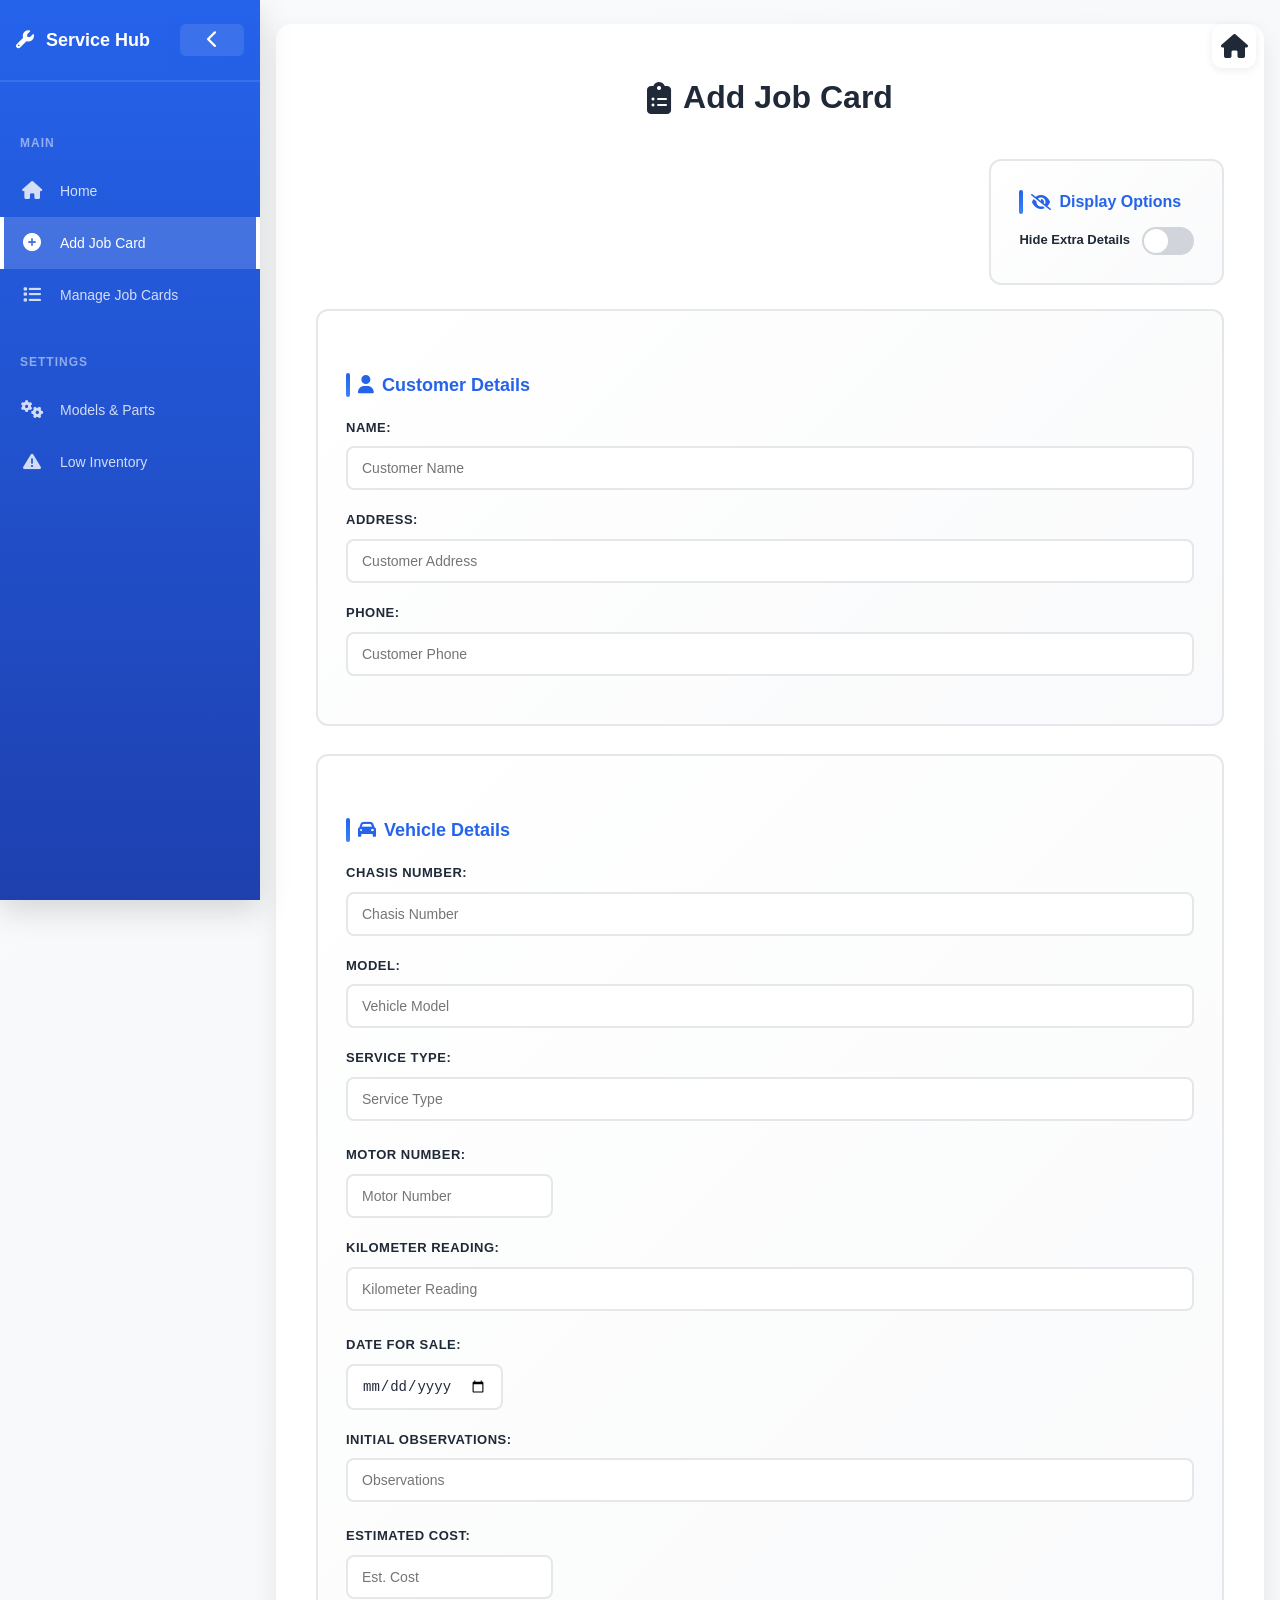
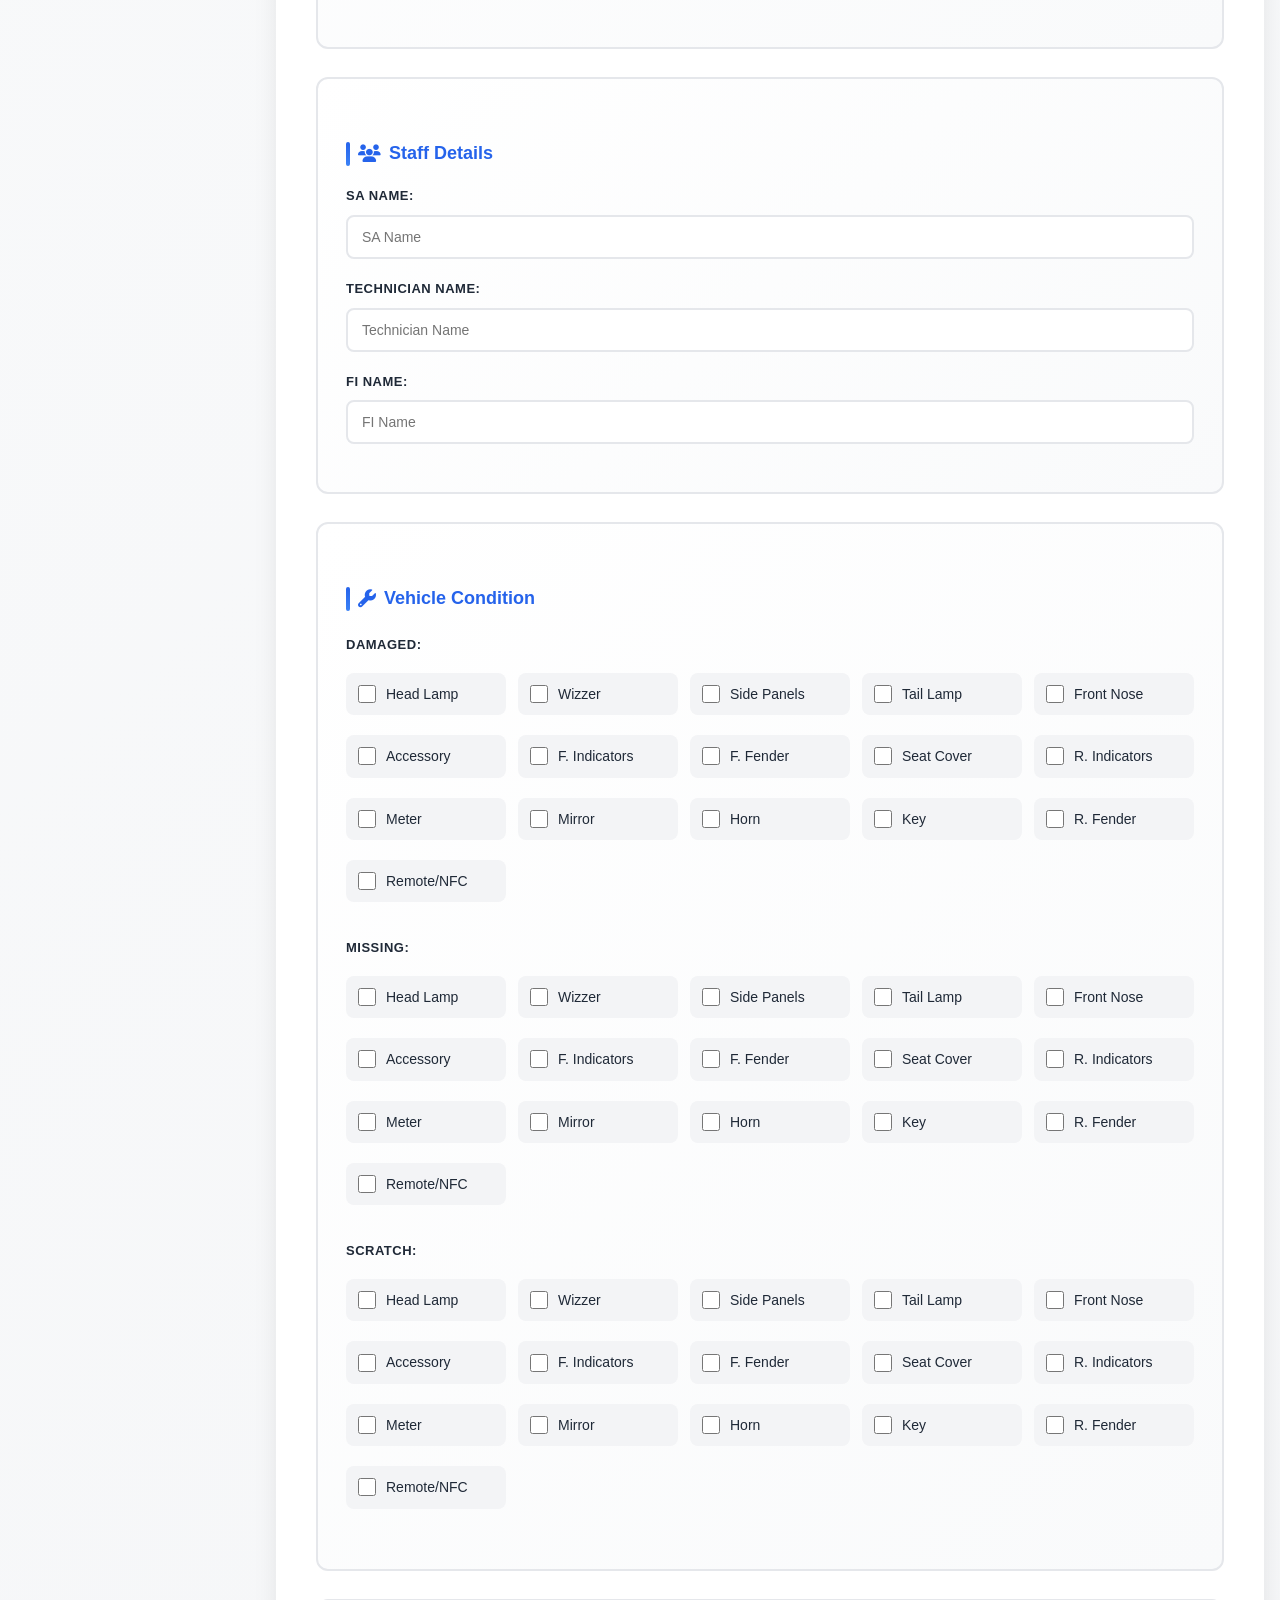
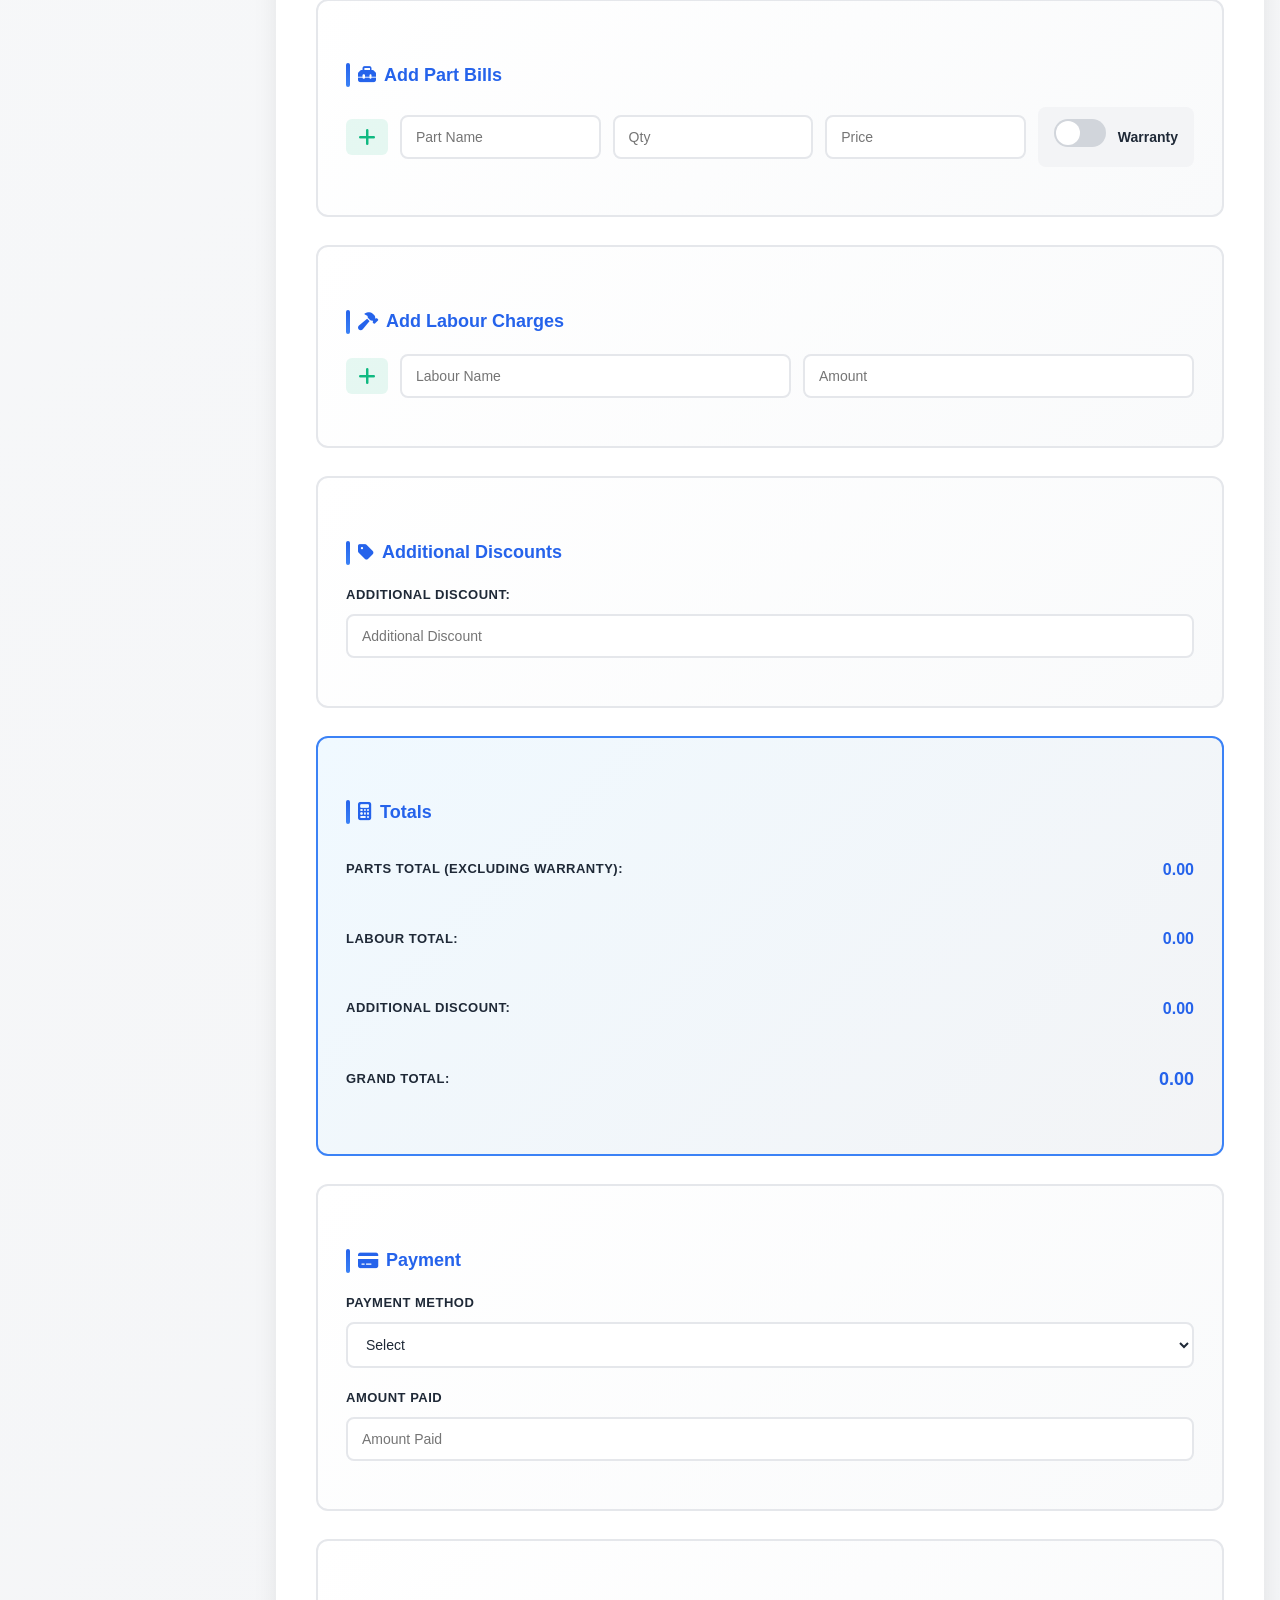
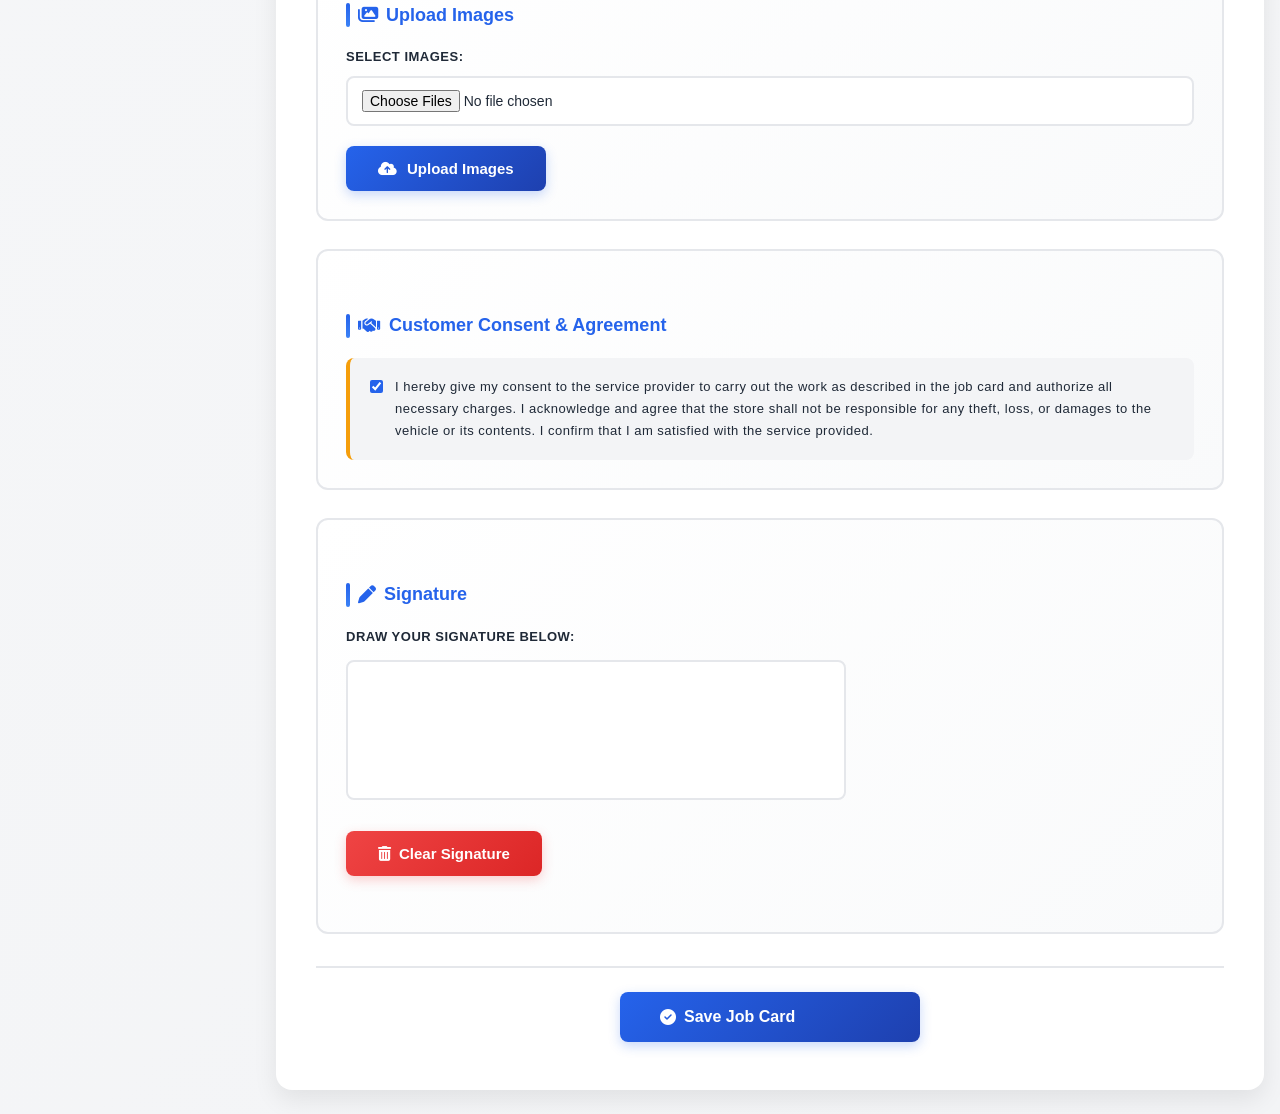
==== commit 93204b8a: "code revamp and dashboard" ====
--- a/src/main/resources/static/addJobCard.html
+++ b/src/main/resources/static/addJobCard.html
@@ -798,6 +798,12 @@
             <a href="Models.html" class="sidebar-menu-link" data-label="Models">
                 <span class="sidebar-menu-icon"><i class="fas fa-cogs"></i></span>
                 <span class="sidebar-menu-text">Models & Parts</span>
+            </a>
+        </li>
+        <li class="sidebar-menu-item">
+            <a href="low-inventory-dashboard.html" class="sidebar-menu-link" data-label="Inventory">
+                <span class="sidebar-menu-icon"><i class="fas fa-exclamation-triangle"></i></span>
+                <span class="sidebar-menu-text">Low Inventory</span>
             </a>
         </li>
     </nav>
